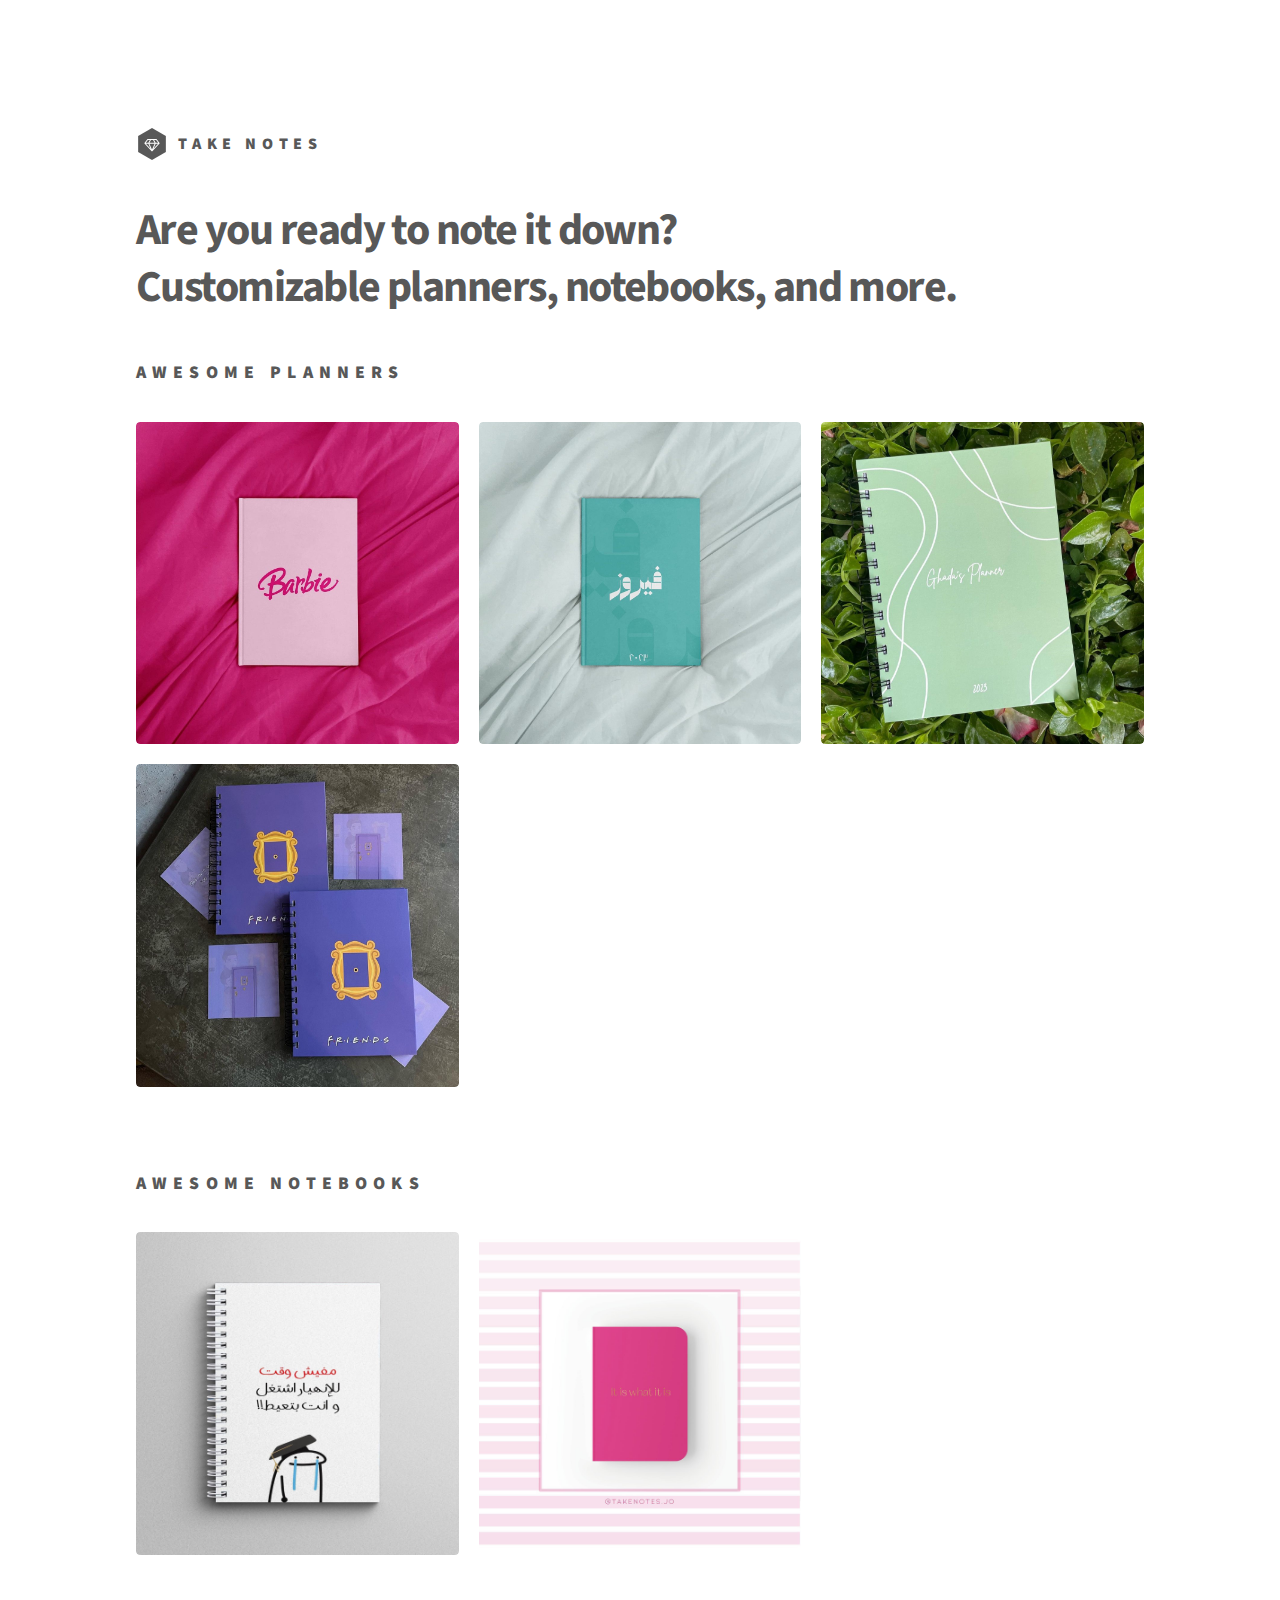
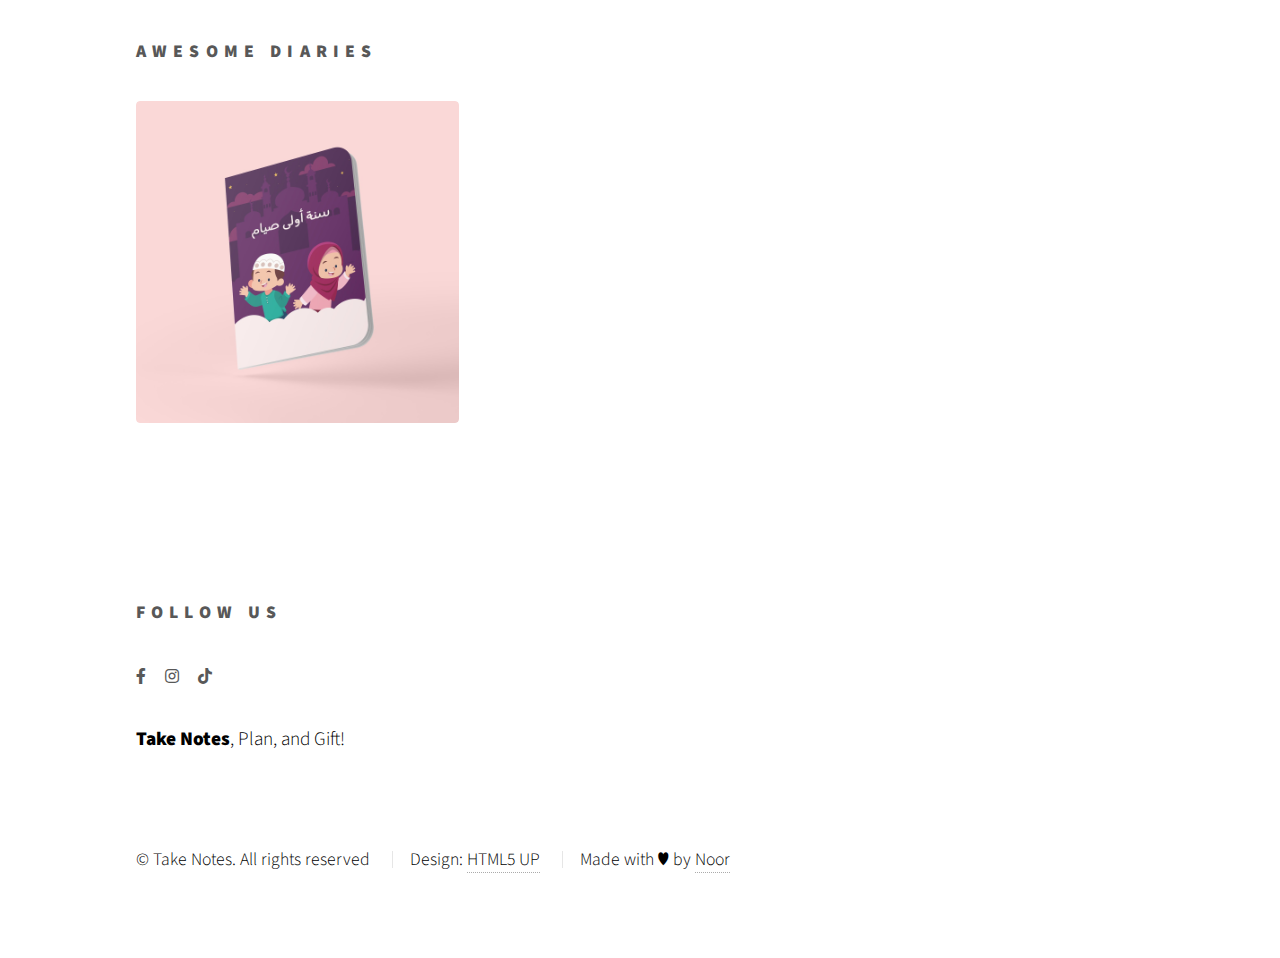
==== index.html @ 29d98505 "chore: update social media meta data" ====
<!DOCTYPE HTML>
<!--
	Phantom by HTML5 UP
	html5up.net | @ajlkn
	Free for personal and commercial use under the CCA 3.0 license (html5up.net/license)

	- Thank you for respecting the hard work that went into this theme :)
-->
<html>
<head>
  <title>Take Notes</title>
  <meta charset="utf-8"/>
  <meta name="viewport" content="width=device-width, initial-scale=1, user-scalable=no"/>
  <meta property="og:image" content="images/barbie-1.jpg" />
  <meta property="og:type" content="image/jpeg">
  <meta property="og:title" content="Take Notes">
  <meta property="og:description" content="Are you ready to note it down?\nCustomizable planners, notebooks, and more!\nTake Notes, Plan, and Gift!">
  <link rel="stylesheet" href="assets/css/main.css"/>
  <noscript>
    <link rel="stylesheet" href="assets/css/noscript.css"/>
  </noscript>
</head>
<body class="is-preload">
<!-- Wrapper -->
<div id="wrapper">

  <!-- Header -->
  <header id="header">
    <div class="inner">

      <!-- Logo -->
      <a href="index.html" class="logo">
        <span class="symbol"><img src="images/logo.svg" alt=""/></span><span class="title">Take Notes</span>
      </a>

      <!-- Nav -->
      <!--      <nav>-->
      <!--        <ul>-->
      <!--          <li><a href="#menu">Menu</a></li>-->
      <!--        </ul>-->
      <!--      </nav>-->

    </div>
  </header>

  <!-- Menu -->
  <!--  <nav id="menu">-->
  <!--    <h2>Menu</h2>-->
  <!--    <ul>-->
  <!--      <li><a href="index.html">Home</a></li>-->
  <!--      <li><a href="about.html">About Us</a></li>-->
  <!--      <li><a href="contact.html">Contact Us</a></li>-->
  <!--    </ul>-->
  <!--  </nav>-->

  <!-- Main -->
  <div id="main">
    <div class="inner">
      <header>
        <h1>Are you ready to note it down?<br/>
          Customizable planners, notebooks, and more.</h1>
      </header>

      <h2>Awesome Planners</h2>
      <section class="tiles">
        <article class="style7">
									<span class="image">
										<img src="images/barbie-1.jpg" alt="Barbie Planner"/>
									</span>
          <a href="barbie.html"></a>
        </article>

        <article class="style7">
									<span class="image">
										<img src="images/fayrouz-1.jpg" alt="Barbie Planner"/>
									</span>
          <a href="fayrouz.html"></a>
        </article>

        <article class="style7">
									<span class="image">
										<img src="images/mint-1.jpg" alt="Barbie Planner"/>
									</span>
          <a href="barbie.html"></a>
        </article>

        <article class="style7">
									<span class="image">
										<img src="images/friends-1.jpg" alt="Barbie Planner"/>
									</span>
          <a href="barbie.html"></a>
        </article>
      </section>

      <br/>
      <br/>
      <br/>

      <h2>Awesome Notebooks</h2>

      <section class="tiles">
        <article class="style7">
									<span class="image">
										<img src="images/work-and-cry-1.jpg" alt="Barbie Planner"/>
									</span>
          <a href="barbie.html"></a>
        </article>

        <article class="style7">
									<span class="image">
										<img src="images/it-is-1.jpg" alt="Barbie Planner"/>
									</span>
          <a href="barbie.html"></a>
        </article>

      </section>

      <br/>
      <br/>
      <br/>

      <h2>Awesome Diaries</h2>

      <section class="tiles">
        <article class="style7">
									<span class="image">
										<img src="images/ramadan-1.jpg" alt="Barbie Planner"/>
									</span>
          <a href="barbie.html"></a>
        </article>

      </section>
    </div>
  </div>

  <!-- Footer -->
  <footer id="footer">
    <div class="inner">
      <!--      <section>-->
      <!--        <h2>Get in touch</h2>-->
      <!--        <form method="post" action="#">-->
      <!--          <div class="fields">-->
      <!--            <div class="field half">-->
      <!--              <input type="text" name="name" id="name" placeholder="Name"/>-->
      <!--            </div>-->
      <!--            <div class="field half">-->
      <!--              <input type="email" name="email" id="email" placeholder="Email"/>-->
      <!--            </div>-->
      <!--            <div class="field">-->
      <!--              <textarea name="message" id="message" placeholder="Message"></textarea>-->
      <!--            </div>-->
      <!--          </div>-->
      <!--          <ul class="actions">-->
      <!--            <li><input type="submit" value="Send" class="primary"/></li>-->
      <!--          </ul>-->
      <!--        </form>-->
      <!--      </section>-->
      <section>
        <h2>Follow Us</h2>
        <ul class="icons">
          <li><a href="https://www.facebook.com/takenotes.jo" class="icon brands fa-facebook-f"><span class="label">Facebook</span></a></li>
          <li><a href="https://www.instagram.com/takenotes.jo/" class="icon brands fa-instagram"><span
              class="label">Instagram</span></a></li>
          <li><a href="https://www.instagram.com/takenotes.jo/" class="icon brands fa-tiktok"><span
              class="label">Instagram</span></a></li>
        </ul>

        <p><strong>Take Notes</strong>, Plan, and Gift!</p>
      </section>
      <ul class="copyright">
        <li>&copy; Take Notes. All rights reserved</li>
        <li>Design: <a href="http://html5up.net">HTML5 UP</a></li>
        <li>Made with ♥ by <a href="https://www.noor.guru/">Noor</a></li>
      </ul>
    </div>
  </footer>

</div>

<!-- Scripts -->
<script src="assets/js/jquery.min.js"></script>
<script src="assets/js/browser.min.js"></script>
<script src="assets/js/breakpoints.min.js"></script>
<script src="assets/js/util.js"></script>
<script src="assets/js/main.js"></script>

</body>
</html>
---- assets/css/main.css ----
@import url(fontawesome-all.min.css);
@import url("https://fonts.googleapis.com/css?family=Source+Sans+Pro:300,700,900");

/*
	Phantom by HTML5 UP
	html5up.net | @ajlkn
	Free for personal and commercial use under the CCA 3.0 license (html5up.net/license)
*/

html, body, div, span, applet, object,
iframe, h1, h2, h3, h4, h5, h6, p, blockquote,
pre, a, abbr, acronym, address, big, cite,
code, del, dfn, em, img, ins, kbd, q, s, samp,
small, strike, strong, sub, sup, tt, var, b,
u, i, center, dl, dt, dd, ol, ul, li, fieldset,
form, label, legend, table, caption, tbody,
tfoot, thead, tr, th, td, article, aside,
canvas, details, embed, figure, figcaption,
footer, header, hgroup, menu, nav, output, ruby,
section, summary, time, mark, audio, video {
    margin: 0;
    padding: 0;
    border: 0;
    font-size: 100%;
    font: inherit;
    vertical-align: baseline;
}

article, aside, details, figcaption, figure,
footer, header, hgroup, menu, nav, section {
    display: block;
}

body {
    line-height: 1;
}

ol, ul {
    list-style: none;
}

blockquote, q {
    quotes: none;
}

blockquote:before, blockquote:after, q:before, q:after {
    content: '';
    content: none;
}

table {
    border-collapse: collapse;
    border-spacing: 0;
}

body {
    -webkit-text-size-adjust: none;
}

mark {
    background-color: transparent;
    color: inherit;
}

input::-moz-focus-inner {
    border: 0;
    padding: 0;
}

input, select, textarea {
    -moz-appearance: none;
    -webkit-appearance: none;
    -ms-appearance: none;
    appearance: none;
}

/* Basic */

@-ms-viewport {
    width: device-width;
}

body {
    -ms-overflow-style: scrollbar;
}

@media screen and (max-width: 480px) {

    html, body {
        min-width: 320px;
    }

}

html {
    box-sizing: border-box;
}

*, *:before, *:after {
    box-sizing: inherit;
}

body {
    background: #ffffff;
}

body.is-preload *, body.is-preload *:before, body.is-preload *:after {
    -moz-animation: none !important;
    -webkit-animation: none !important;
    -ms-animation: none !important;
    animation: none !important;
    -moz-transition: none !important;
    -webkit-transition: none !important;
    -ms-transition: none !important;
    transition: none !important;
}

/* Type */

body, input, select, textarea {
    color: #585858;
    font-family: "Source Sans Pro", Helvetica, sans-serif;
    font-size: 16pt;
    font-weight: 300;
    line-height: 1.75;
}

@media screen and (max-width: 1680px) {

    body, input, select, textarea {
        font-size: 14pt;
    }

}

@media screen and (max-width: 1280px) {

    body, input, select, textarea {
        font-size: 12pt;
    }

}

a {
    -moz-transition: border-bottom-color 0.2s ease, color 0.2s ease;
    -webkit-transition: border-bottom-color 0.2s ease, color 0.2s ease;
    -ms-transition: border-bottom-color 0.2s ease, color 0.2s ease;
    transition: border-bottom-color 0.2s ease, color 0.2s ease;
    text-decoration: none;
    color: #585858;
    border-bottom: dotted 1px rgba(88, 88, 88, 0.5);
}

a:hover {
    border-bottom-color: transparent;
    color: darkblue !important;
}

strong, b {
    font-weight: 900;
}

em, i {
    font-style: italic;
}

p {
    margin: 0 0 2em 0;
    font-size: 120%;
    color: black;
}

h1 {
    font-size: 2.75em;
    font-weight: 700;
    line-height: 1.3;
    margin: 0 0 1em 0;
    letter-spacing: -0.035em;
}

h1 a {
    color: inherit;
}

@media screen and (max-width: 736px) {

    h1 {
        font-size: 2em;
        margin: 0 0 1em 0;
    }

}

@media screen and (max-width: 360px) {

    h1 {
        font-size: 1.75em;
    }

}

h2, h3, h4, h5, h6 {
    font-weight: 900;
    line-height: 1.5;
    margin: 0 0 2em 0;
    text-transform: uppercase;
    letter-spacing: 0.35em;
}

h2 a, h3 a, h4 a, h5 a, h6 a {
    color: inherit;
}

h2 {
    font-size: 1.1em;
}

h3 {
    font-size: 1em;
}

h4 {
    font-size: 0.8em;
}

h5 {
    font-size: 0.8em;
}

h6 {
    font-size: 0.8em;
}

@media screen and (max-width: 980px) {

    /*h1 br, h2 br, h3 br, h4 br, h5 br, h6 br {*/
    /*    display: none;*/
    /*}*/

}

@media screen and (max-width: 736px) {

    h2 {
        font-size: 1em;
    }

    h3 {
        font-size: 0.8em;
    }

}

sub {
    font-size: 0.8em;
    position: relative;
    top: 0.5em;
}

sup {
    font-size: 0.8em;
    position: relative;
    top: -0.5em;
}

blockquote {
    border-left: solid 4px #c9c9c9;
    font-style: italic;
    margin: 0 0 2em 0;
    padding: 0.5em 0 0.5em 2em;
}

code {
    background: rgba(144, 144, 144, 0.075);
    border-radius: 4px;
    border: solid 1px #c9c9c9;
    font-family: "Courier New", monospace;
    font-size: 0.9em;
    margin: 0 0.25em;
    padding: 0.25em 0.65em;
}

pre {
    -webkit-overflow-scrolling: touch;
    font-family: "Courier New", monospace;
    font-size: 0.9em;
    margin: 0 0 2em 0;
}

pre code {
    display: block;
    line-height: 1.75;
    padding: 1em 1.5em;
    overflow-x: auto;
}

hr {
    border: 0;
    border-bottom: solid 1px #c9c9c9;
    margin: 2em 0;
}

hr.major {
    margin: 3em 0;
}

.align-left {
    text-align: left;
}

.align-center {
    text-align: center;
}

.align-right {
    text-align: right;
}

/* Row */

.row {
    display: flex;
    flex-wrap: wrap;
    box-sizing: border-box;
    align-items: stretch;
}

.row > * {
    box-sizing: border-box;
}

.row.gtr-uniform > * > :last-child {
    margin-bottom: 0;
}

.row.aln-left {
    justify-content: flex-start;
}

.row.aln-center {
    justify-content: center;
}

.row.aln-right {
    justify-content: flex-end;
}

.row.aln-top {
    align-items: flex-start;
}

.row.aln-middle {
    align-items: center;
}

.row.aln-bottom {
    align-items: flex-end;
}

.row > .imp {
    order: -1;
}

.row > .col-1 {
    width: 8.33333%;
}

.row > .off-1 {
    margin-left: 8.33333%;
}

.row > .col-2 {
    width: 16.66667%;
}

.row > .off-2 {
    margin-left: 16.66667%;
}

.row > .col-3 {
    width: 25%;
}

.row > .off-3 {
    margin-left: 25%;
}

.row > .col-4 {
    width: 33.33333%;
}

.row > .off-4 {
    margin-left: 33.33333%;
}

.row > .col-5 {
    width: 41.66667%;
}

.row > .off-5 {
    margin-left: 41.66667%;
}

.row > .col-6 {
    width: 50%;
}

.row > .off-6 {
    margin-left: 50%;
}

.row > .col-7 {
    width: 58.33333%;
}

.row > .off-7 {
    margin-left: 58.33333%;
}

.row > .col-8 {
    width: 66.66667%;
}

.row > .off-8 {
    margin-left: 66.66667%;
}

.row > .col-9 {
    width: 75%;
}

.row > .off-9 {
    margin-left: 75%;
}

.row > .col-10 {
    width: 83.33333%;
}

.row > .off-10 {
    margin-left: 83.33333%;
}

.row > .col-11 {
    width: 91.66667%;
}

.row > .off-11 {
    margin-left: 91.66667%;
}

.row > .col-12 {
    width: 100%;
}

.row > .off-12 {
    margin-left: 100%;
}

.row.gtr-0 {
    margin-top: 0;
    margin-left: 0em;
}

.row.gtr-0 > * {
    padding: 0 0 0 0em;
}

.row.gtr-0.gtr-uniform {
    margin-top: 0em;
}

.row.gtr-0.gtr-uniform > * {
    padding-top: 0em;
}

.row.gtr-25 {
    margin-top: 0;
    margin-left: -0.5em;
}

.row.gtr-25 > * {
    padding: 0 0 0 0.5em;
}

.row.gtr-25.gtr-uniform {
    margin-top: -0.5em;
}

.row.gtr-25.gtr-uniform > * {
    padding-top: 0.5em;
}

.row.gtr-50 {
    margin-top: 0;
    margin-left: -1em;
}

.row.gtr-50 > * {
    padding: 0 0 0 1em;
}

.row.gtr-50.gtr-uniform {
    margin-top: -1em;
}

.row.gtr-50.gtr-uniform > * {
    padding-top: 1em;
}

.row {
    margin-top: 0;
    margin-left: -2em;
}

.row > * {
    padding: 0 0 0 2em;
}

.row.gtr-uniform {
    margin-top: -2em;
}

.row.gtr-uniform > * {
    padding-top: 2em;
}

.row.gtr-150 {
    margin-top: 0;
    margin-left: -3em;
}

.row.gtr-150 > * {
    padding: 0 0 0 3em;
}

.row.gtr-150.gtr-uniform {
    margin-top: -3em;
}

.row.gtr-150.gtr-uniform > * {
    padding-top: 3em;
}

.row.gtr-200 {
    margin-top: 0;
    margin-left: -4em;
}

.row.gtr-200 > * {
    padding: 0 0 0 4em;
}

.row.gtr-200.gtr-uniform {
    margin-top: -4em;
}

.row.gtr-200.gtr-uniform > * {
    padding-top: 4em;
}

@media screen and (max-width: 1680px) {

    .row {
        display: flex;
        flex-wrap: wrap;
        box-sizing: border-box;
        align-items: stretch;
    }

    .row > * {
        box-sizing: border-box;
    }

    .row.gtr-uniform > * > :last-child {
        margin-bottom: 0;
    }

    .row.aln-left {
        justify-content: flex-start;
    }

    .row.aln-center {
        justify-content: center;
    }

    .row.aln-right {
        justify-content: flex-end;
    }

    .row.aln-top {
        align-items: flex-start;
    }

    .row.aln-middle {
        align-items: center;
    }

    .row.aln-bottom {
        align-items: flex-end;
    }

    .row > .imp-xlarge {
        order: -1;
    }

    .row > .col-1-xlarge {
        width: 8.33333%;
    }

    .row > .off-1-xlarge {
        margin-left: 8.33333%;
    }

    .row > .col-2-xlarge {
        width: 16.66667%;
    }

    .row > .off-2-xlarge {
        margin-left: 16.66667%;
    }

    .row > .col-3-xlarge {
        width: 25%;
    }

    .row > .off-3-xlarge {
        margin-left: 25%;
    }

    .row > .col-4-xlarge {
        width: 33.33333%;
    }

    .row > .off-4-xlarge {
        margin-left: 33.33333%;
    }

    .row > .col-5-xlarge {
        width: 41.66667%;
    }

    .row > .off-5-xlarge {
        margin-left: 41.66667%;
    }

    .row > .col-6-xlarge {
        width: 50%;
    }

    .row > .off-6-xlarge {
        margin-left: 50%;
    }

    .row > .col-7-xlarge {
        width: 58.33333%;
    }

    .row > .off-7-xlarge {
        margin-left: 58.33333%;
    }

    .row > .col-8-xlarge {
        width: 66.66667%;
    }

    .row > .off-8-xlarge {
        margin-left: 66.66667%;
    }

    .row > .col-9-xlarge {
        width: 75%;
    }

    .row > .off-9-xlarge {
        margin-left: 75%;
    }

    .row > .col-10-xlarge {
        width: 83.33333%;
    }

    .row > .off-10-xlarge {
        margin-left: 83.33333%;
    }

    .row > .col-11-xlarge {
        width: 91.66667%;
    }

    .row > .off-11-xlarge {
        margin-left: 91.66667%;
    }

    .row > .col-12-xlarge {
        width: 100%;
    }

    .row > .off-12-xlarge {
        margin-left: 100%;
    }

    .row.gtr-0 {
        margin-top: 0;
        margin-left: 0em;
    }

    .row.gtr-0 > * {
        padding: 0 0 0 0em;
    }

    .row.gtr-0.gtr-uniform {
        margin-top: 0em;
    }

    .row.gtr-0.gtr-uniform > * {
        padding-top: 0em;
    }

    .row.gtr-25 {
        margin-top: 0;
        margin-left: -0.5em;
    }

    .row.gtr-25 > * {
        padding: 0 0 0 0.5em;
    }

    .row.gtr-25.gtr-uniform {
        margin-top: -0.5em;
    }

    .row.gtr-25.gtr-uniform > * {
        padding-top: 0.5em;
    }

    .row.gtr-50 {
        margin-top: 0;
        margin-left: -1em;
    }

    .row.gtr-50 > * {
        padding: 0 0 0 1em;
    }

    .row.gtr-50.gtr-uniform {
        margin-top: -1em;
    }

    .row.gtr-50.gtr-uniform > * {
        padding-top: 1em;
    }

    .row {
        margin-top: 0;
        margin-left: -2em;
    }

    .row > * {
        padding: 0 0 0 2em;
    }

    .row.gtr-uniform {
        margin-top: -2em;
    }

    .row.gtr-uniform > * {
        padding-top: 2em;
    }

    .row.gtr-150 {
        margin-top: 0;
        margin-left: -3em;
    }

    .row.gtr-150 > * {
        padding: 0 0 0 3em;
    }

    .row.gtr-150.gtr-uniform {
        margin-top: -3em;
    }

    .row.gtr-150.gtr-uniform > * {
        padding-top: 3em;
    }

    .row.gtr-200 {
        margin-top: 0;
        margin-left: -4em;
    }

    .row.gtr-200 > * {
        padding: 0 0 0 4em;
    }

    .row.gtr-200.gtr-uniform {
        margin-top: -4em;
    }

    .row.gtr-200.gtr-uniform > * {
        padding-top: 4em;
    }

}

@media screen and (max-width: 1280px) {

    .row {
        display: flex;
        flex-wrap: wrap;
        box-sizing: border-box;
        align-items: stretch;
    }

    .row > * {
        box-sizing: border-box;
    }

    .row.gtr-uniform > * > :last-child {
        margin-bottom: 0;
    }

    .row.aln-left {
        justify-content: flex-start;
    }

    .row.aln-center {
        justify-content: center;
    }

    .row.aln-right {
        justify-content: flex-end;
    }

    .row.aln-top {
        align-items: flex-start;
    }

    .row.aln-middle {
        align-items: center;
    }

    .row.aln-bottom {
        align-items: flex-end;
    }

    .row > .imp-large {
        order: -1;
    }

    .row > .col-1-large {
        width: 8.33333%;
    }

    .row > .off-1-large {
        margin-left: 8.33333%;
    }

    .row > .col-2-large {
        width: 16.66667%;
    }

    .row > .off-2-large {
        margin-left: 16.66667%;
    }

    .row > .col-3-large {
        width: 25%;
    }

    .row > .off-3-large {
        margin-left: 25%;
    }

    .row > .col-4-large {
        width: 33.33333%;
    }

    .row > .off-4-large {
        margin-left: 33.33333%;
    }

    .row > .col-5-large {
        width: 41.66667%;
    }

    .row > .off-5-large {
        margin-left: 41.66667%;
    }

    .row > .col-6-large {
        width: 50%;
    }

    .row > .off-6-large {
        margin-left: 50%;
    }

    .row > .col-7-large {
        width: 58.33333%;
    }

    .row > .off-7-large {
        margin-left: 58.33333%;
    }

    .row > .col-8-large {
        width: 66.66667%;
    }

    .row > .off-8-large {
        margin-left: 66.66667%;
    }

    .row > .col-9-large {
        width: 75%;
    }

    .row > .off-9-large {
        margin-left: 75%;
    }

    .row > .col-10-large {
        width: 83.33333%;
    }

    .row > .off-10-large {
        margin-left: 83.33333%;
    }

    .row > .col-11-large {
        width: 91.66667%;
    }

    .row > .off-11-large {
        margin-left: 91.66667%;
    }

    .row > .col-12-large {
        width: 100%;
    }

    .row > .off-12-large {
        margin-left: 100%;
    }

    .row.gtr-0 {
        margin-top: 0;
        margin-left: 0em;
    }

    .row.gtr-0 > * {
        padding: 0 0 0 0em;
    }

    .row.gtr-0.gtr-uniform {
        margin-top: 0em;
    }

    .row.gtr-0.gtr-uniform > * {
        padding-top: 0em;
    }

    .row.gtr-25 {
        margin-top: 0;
        margin-left: -0.5em;
    }

    .row.gtr-25 > * {
        padding: 0 0 0 0.5em;
    }

    .row.gtr-25.gtr-uniform {
        margin-top: -0.5em;
    }

    .row.gtr-25.gtr-uniform > * {
        padding-top: 0.5em;
    }

    .row.gtr-50 {
        margin-top: 0;
        margin-left: -1em;
    }

    .row.gtr-50 > * {
        padding: 0 0 0 1em;
    }

    .row.gtr-50.gtr-uniform {
        margin-top: -1em;
    }

    .row.gtr-50.gtr-uniform > * {
        padding-top: 1em;
    }

    .row {
        margin-top: 0;
        margin-left: -2em;
    }

    .row > * {
        padding: 0 0 0 2em;
    }

    .row.gtr-uniform {
        margin-top: -2em;
    }

    .row.gtr-uniform > * {
        padding-top: 2em;
    }

    .row.gtr-150 {
        margin-top: 0;
        margin-left: -3em;
    }

    .row.gtr-150 > * {
        padding: 0 0 0 3em;
    }

    .row.gtr-150.gtr-uniform {
        margin-top: -3em;
    }

    .row.gtr-150.gtr-uniform > * {
        padding-top: 3em;
    }

    .row.gtr-200 {
        margin-top: 0;
        margin-left: -4em;
    }

    .row.gtr-200 > * {
        padding: 0 0 0 4em;
    }

    .row.gtr-200.gtr-uniform {
        margin-top: -4em;
    }

    .row.gtr-200.gtr-uniform > * {
        padding-top: 4em;
    }

}

@media screen and (max-width: 980px) {

    .row {
        display: flex;
        flex-wrap: wrap;
        box-sizing: border-box;
        align-items: stretch;
    }

    .row > * {
        box-sizing: border-box;
    }

    .row.gtr-uniform > * > :last-child {
        margin-bottom: 0;
    }

    .row.aln-left {
        justify-content: flex-start;
    }

    .row.aln-center {
        justify-content: center;
    }

    .row.aln-right {
        justify-content: flex-end;
    }

    .row.aln-top {
        align-items: flex-start;
    }

    .row.aln-middle {
        align-items: center;
    }

    .row.aln-bottom {
        align-items: flex-end;
    }

    .row > .imp-medium {
        order: -1;
    }

    .row > .col-1-medium {
        width: 8.33333%;
    }

    .row > .off-1-medium {
        margin-left: 8.33333%;
    }

    .row > .col-2-medium {
        width: 16.66667%;
    }

    .row > .off-2-medium {
        margin-left: 16.66667%;
    }

    .row > .col-3-medium {
        width: 25%;
    }

    .row > .off-3-medium {
        margin-left: 25%;
    }

    .row > .col-4-medium {
        width: 33.33333%;
    }

    .row > .off-4-medium {
        margin-left: 33.33333%;
    }

    .row > .col-5-medium {
        width: 41.66667%;
    }

    .row > .off-5-medium {
        margin-left: 41.66667%;
    }

    .row > .col-6-medium {
        width: 50%;
    }

    .row > .off-6-medium {
        margin-left: 50%;
    }

    .row > .col-7-medium {
        width: 58.33333%;
    }

    .row > .off-7-medium {
        margin-left: 58.33333%;
    }

    .row > .col-8-medium {
        width: 66.66667%;
    }

    .row > .off-8-medium {
        margin-left: 66.66667%;
    }

    .row > .col-9-medium {
        width: 75%;
    }

    .row > .off-9-medium {
        margin-left: 75%;
    }

    .row > .col-10-medium {
        width: 83.33333%;
    }

    .row > .off-10-medium {
        margin-left: 83.33333%;
    }

    .row > .col-11-medium {
        width: 91.66667%;
    }

    .row > .off-11-medium {
        margin-left: 91.66667%;
    }

    .row > .col-12-medium {
        width: 100%;
    }

    .row > .off-12-medium {
        margin-left: 100%;
    }

    .row.gtr-0 {
        margin-top: 0;
        margin-left: 0em;
    }

    .row.gtr-0 > * {
        padding: 0 0 0 0em;
    }

    .row.gtr-0.gtr-uniform {
        margin-top: 0em;
    }

    .row.gtr-0.gtr-uniform > * {
        padding-top: 0em;
    }

    .row.gtr-25 {
        margin-top: 0;
        margin-left: -0.375em;
    }

    .row.gtr-25 > * {
        padding: 0 0 0 0.375em;
    }

    .row.gtr-25.gtr-uniform {
        margin-top: -0.375em;
    }

    .row.gtr-25.gtr-uniform > * {
        padding-top: 0.375em;
    }

    .row.gtr-50 {
        margin-top: 0;
        margin-left: -0.75em;
    }

    .row.gtr-50 > * {
        padding: 0 0 0 0.75em;
    }

    .row.gtr-50.gtr-uniform {
        margin-top: -0.75em;
    }

    .row.gtr-50.gtr-uniform > * {
        padding-top: 0.75em;
    }

    .row {
        margin-top: 0;
        margin-left: -1.5em;
    }

    .row > * {
        padding: 0 0 0 1.5em;
    }

    .row.gtr-uniform {
        margin-top: -1.5em;
    }

    .row.gtr-uniform > * {
        padding-top: 1.5em;
    }

    .row.gtr-150 {
        margin-top: 0;
        margin-left: -2.25em;
    }

    .row.gtr-150 > * {
        padding: 0 0 0 2.25em;
    }

    .row.gtr-150.gtr-uniform {
        margin-top: -2.25em;
    }

    .row.gtr-150.gtr-uniform > * {
        padding-top: 2.25em;
    }

    .row.gtr-200 {
        margin-top: 0;
        margin-left: -3em;
    }

    .row.gtr-200 > * {
        padding: 0 0 0 3em;
    }

    .row.gtr-200.gtr-uniform {
        margin-top: -3em;
    }

    .row.gtr-200.gtr-uniform > * {
        padding-top: 3em;
    }

}

@media screen and (max-width: 736px) {

    .row {
        display: flex;
        flex-wrap: wrap;
        box-sizing: border-box;
        align-items: stretch;
    }

    .row > * {
        box-sizing: border-box;
    }

    .row.gtr-uniform > * > :last-child {
        margin-bottom: 0;
    }

    .row.aln-left {
        justify-content: flex-start;
    }

    .row.aln-center {
        justify-content: center;
    }

    .row.aln-right {
        justify-content: flex-end;
    }

    .row.aln-top {
        align-items: flex-start;
    }

    .row.aln-middle {
        align-items: center;
    }

    .row.aln-bottom {
        align-items: flex-end;
    }

    .row > .imp-small {
        order: -1;
    }

    .row > .col-1-small {
        width: 8.33333%;
    }

    .row > .off-1-small {
        margin-left: 8.33333%;
    }

    .row > .col-2-small {
        width: 16.66667%;
    }

    .row > .off-2-small {
        margin-left: 16.66667%;
    }

    .row > .col-3-small {
        width: 25%;
    }

    .row > .off-3-small {
        margin-left: 25%;
    }

    .row > .col-4-small {
        width: 33.33333%;
    }

    .row > .off-4-small {
        margin-left: 33.33333%;
    }

    .row > .col-5-small {
        width: 41.66667%;
    }

    .row > .off-5-small {
        margin-left: 41.66667%;
    }

    .row > .col-6-small {
        width: 50%;
    }

    .row > .off-6-small {
        margin-left: 50%;
    }

    .row > .col-7-small {
        width: 58.33333%;
    }

    .row > .off-7-small {
        margin-left: 58.33333%;
    }

    .row > .col-8-small {
        width: 66.66667%;
    }

    .row > .off-8-small {
        margin-left: 66.66667%;
    }

    .row > .col-9-small {
        width: 75%;
    }

    .row > .off-9-small {
        margin-left: 75%;
    }

    .row > .col-10-small {
        width: 83.33333%;
    }

    .row > .off-10-small {
        margin-left: 83.33333%;
    }

    .row > .col-11-small {
        width: 91.66667%;
    }

    .row > .off-11-small {
        margin-left: 91.66667%;
    }

    .row > .col-12-small {
        width: 100%;
    }

    .row > .off-12-small {
        margin-left: 100%;
    }

    .row.gtr-0 {
        margin-top: 0;
        margin-left: 0em;
    }

    .row.gtr-0 > * {
        padding: 0 0 0 0em;
    }

    .row.gtr-0.gtr-uniform {
        margin-top: 0em;
    }

    .row.gtr-0.gtr-uniform > * {
        padding-top: 0em;
    }

    .row.gtr-25 {
        margin-top: 0;
        margin-left: -0.25em;
    }

    .row.gtr-25 > * {
        padding: 0 0 0 0.25em;
    }

    .row.gtr-25.gtr-uniform {
        margin-top: -0.25em;
    }

    .row.gtr-25.gtr-uniform > * {
        padding-top: 0.25em;
    }

    .row.gtr-50 {
        margin-top: 0;
        margin-left: -0.5em;
    }

    .row.gtr-50 > * {
        padding: 0 0 0 0.5em;
    }

    .row.gtr-50.gtr-uniform {
        margin-top: -0.5em;
    }

    .row.gtr-50.gtr-uniform > * {
        padding-top: 0.5em;
    }

    .row {
        margin-top: 0;
        margin-left: -1em;
    }

    .row > * {
        padding: 0 0 0 1em;
    }

    .row.gtr-uniform {
        margin-top: -1em;
    }

    .row.gtr-uniform > * {
        padding-top: 1em;
    }

    .row.gtr-150 {
        margin-top: 0;
        margin-left: -1.5em;
    }

    .row.gtr-150 > * {
        padding: 0 0 0 1.5em;
    }

    .row.gtr-150.gtr-uniform {
        margin-top: -1.5em;
    }

    .row.gtr-150.gtr-uniform > * {
        padding-top: 1.5em;
    }

    .row.gtr-200 {
        margin-top: 0;
        margin-left: -2em;
    }

    .row.gtr-200 > * {
        padding: 0 0 0 2em;
    }

    .row.gtr-200.gtr-uniform {
        margin-top: -2em;
    }

    .row.gtr-200.gtr-uniform > * {
        padding-top: 2em;
    }

}

@media screen and (max-width: 480px) {

    .row {
        display: flex;
        flex-wrap: wrap;
        box-sizing: border-box;
        align-items: stretch;
    }

    .row > * {
        box-sizing: border-box;
    }

    .row.gtr-uniform > * > :last-child {
        margin-bottom: 0;
    }

    .row.aln-left {
        justify-content: flex-start;
    }

    .row.aln-center {
        justify-content: center;
    }

    .row.aln-right {
        justify-content: flex-end;
    }

    .row.aln-top {
        align-items: flex-start;
    }

    .row.aln-middle {
        align-items: center;
    }

    .row.aln-bottom {
        align-items: flex-end;
    }

    .row > .imp-xsmall {
        order: -1;
    }

    .row > .col-1-xsmall {
        width: 8.33333%;
    }

    .row > .off-1-xsmall {
        margin-left: 8.33333%;
    }

    .row > .col-2-xsmall {
        width: 16.66667%;
    }

    .row > .off-2-xsmall {
        margin-left: 16.66667%;
    }

    .row > .col-3-xsmall {
        width: 25%;
    }

    .row > .off-3-xsmall {
        margin-left: 25%;
    }

    .row > .col-4-xsmall {
        width: 33.33333%;
    }

    .row > .off-4-xsmall {
        margin-left: 33.33333%;
    }

    .row > .col-5-xsmall {
        width: 41.66667%;
    }

    .row > .off-5-xsmall {
        margin-left: 41.66667%;
    }

    .row > .col-6-xsmall {
        width: 50%;
    }

    .row > .off-6-xsmall {
        margin-left: 50%;
    }

    .row > .col-7-xsmall {
        width: 58.33333%;
    }

    .row > .off-7-xsmall {
        margin-left: 58.33333%;
    }

    .row > .col-8-xsmall {
        width: 66.66667%;
    }

    .row > .off-8-xsmall {
        margin-left: 66.66667%;
    }

    .row > .col-9-xsmall {
        width: 75%;
    }

    .row > .off-9-xsmall {
        margin-left: 75%;
    }

    .row > .col-10-xsmall {
        width: 83.33333%;
    }

    .row > .off-10-xsmall {
        margin-left: 83.33333%;
    }

    .row > .col-11-xsmall {
        width: 91.66667%;
    }

    .row > .off-11-xsmall {
        margin-left: 91.66667%;
    }

    .row > .col-12-xsmall {
        width: 100%;
    }

    .row > .off-12-xsmall {
        margin-left: 100%;
    }

    .row.gtr-0 {
        margin-top: 0;
        margin-left: 0em;
    }

    .row.gtr-0 > * {
        padding: 0 0 0 0em;
    }

    .row.gtr-0.gtr-uniform {
        margin-top: 0em;
    }

    .row.gtr-0.gtr-uniform > * {
        padding-top: 0em;
    }

    .row.gtr-25 {
        margin-top: 0;
        margin-left: -0.25em;
    }

    .row.gtr-25 > * {
        padding: 0 0 0 0.25em;
    }

    .row.gtr-25.gtr-uniform {
        margin-top: -0.25em;
    }

    .row.gtr-25.gtr-uniform > * {
        padding-top: 0.25em;
    }

    .row.gtr-50 {
        margin-top: 0;
        margin-left: -0.5em;
    }

    .row.gtr-50 > * {
        padding: 0 0 0 0.5em;
    }

    .row.gtr-50.gtr-uniform {
        margin-top: -0.5em;
    }

    .row.gtr-50.gtr-uniform > * {
        padding-top: 0.5em;
    }

    .row {
        margin-top: 0;
        margin-left: -1em;
    }

    .row > * {
        padding: 0 0 0 1em;
    }

    .row.gtr-uniform {
        margin-top: -1em;
    }

    .row.gtr-uniform > * {
        padding-top: 1em;
    }

    .row.gtr-150 {
        margin-top: 0;
        margin-left: -1.5em;
    }

    .row.gtr-150 > * {
        padding: 0 0 0 1.5em;
    }

    .row.gtr-150.gtr-uniform {
        margin-top: -1.5em;
    }

    .row.gtr-150.gtr-uniform > * {
        padding-top: 1.5em;
    }

    .row.gtr-200 {
        margin-top: 0;
        margin-left: -2em;
    }

    .row.gtr-200 > * {
        padding: 0 0 0 2em;
    }

    .row.gtr-200.gtr-uniform {
        margin-top: -2em;
    }

    .row.gtr-200.gtr-uniform > * {
        padding-top: 2em;
    }

}

/* Section/Article */

section.special, article.special {
    text-align: center;
}

header p {
    margin-top: -1em;
}

@media screen and (max-width: 736px) {

    header p {
        margin-top: 0;
    }

}

/* Icon */

.icon {
    text-decoration: none;
    border-bottom: none;
    position: relative;
}

.icon:before {
    -moz-osx-font-smoothing: grayscale;
    -webkit-font-smoothing: antialiased;
    display: inline-block;
    font-style: normal;
    font-variant: normal;
    text-rendering: auto;
    line-height: 1;
    text-transform: none !important;
    font-family: 'Font Awesome 5 Free';
    font-weight: 400;
}

.icon > .label {
    display: none;
}

.icon:before {
    line-height: inherit;
}

.icon.solid:before {
    font-weight: 900;
}

.icon.brands:before {
    font-family: 'Font Awesome 5 Brands';
}

.icon.style2 {
    -moz-transition: background-color 0.2s ease-in-out, color 0.2s ease-in-out, border-color 0.2s ease-in-out;
    -webkit-transition: background-color 0.2s ease-in-out, color 0.2s ease-in-out, border-color 0.2s ease-in-out;
    -ms-transition: background-color 0.2s ease-in-out, color 0.2s ease-in-out, border-color 0.2s ease-in-out;
    transition: background-color 0.2s ease-in-out, color 0.2s ease-in-out, border-color 0.2s ease-in-out;
    background-color: transparent;
    border: solid 1px #c9c9c9;
    border-radius: 4px;
    width: 2.65em;
    height: 2.65em;
    display: inline-block;
    text-align: center;
    line-height: 2.65em;
    color: inherit;
}

.icon.style2:before {
    font-size: 1.1em;
}

.icon.style2:hover {
    color: white;
    border-color: white;
}

.icon.style2:active {
    background-color: rgba(242, 132, 158, 0.1);
}

/* List */

ol {
    list-style: decimal;
    margin: 0 0 2em 0;
    padding-left: 1.25em;
}

ol li {
    padding-left: 0.25em;
}

ul {
    list-style: disc;
    margin: 0 0 2em 0;
    padding-left: 1em;
}

ul li {
    padding-left: 0.5em;
}

ul.alt {
    list-style: none;
    padding-left: 0;
}

ul.alt li {
    /*border-top: solid 1px #c9c9c9;*/
    border-bottom: dotted 1px white;
    border-bottom-right-radius: 25px;
    padding: 0.5em 0;
}

ul.alt li:first-child {
    border-top: 0;
    padding-top: 0;
}

dl {
    margin: 0 0 2em 0;
}

dl dt {
    display: block;
    font-weight: 900;
    margin: 0 0 1em 0;
}

dl dd {
    margin-left: 2em;
}

/* Actions */

ul.actions {
    display: -moz-flex;
    display: -webkit-flex;
    display: -ms-flex;
    display: flex;
    cursor: default;
    list-style: none;
    margin-left: -1em;
    padding-left: 0;
}

ul.actions li {
    padding: 0 0 0 1em;
    vertical-align: middle;
}

ul.actions.special {
    -moz-justify-content: center;
    -webkit-justify-content: center;
    -ms-justify-content: center;
    justify-content: center;
    width: 100%;
    margin-left: 0;
}

ul.actions.special li:first-child {
    padding-left: 0;
}

ul.actions.stacked {
    -moz-flex-direction: column;
    -webkit-flex-direction: column;
    -ms-flex-direction: column;
    flex-direction: column;
    margin-left: 0;
}

ul.actions.stacked li {
    padding: 1.3em 0 0 0;
}

ul.actions.stacked li:first-child {
    padding-top: 0;
}

ul.actions.fit {
    width: calc(100% + 1em);
}

ul.actions.fit li {
    -moz-flex-grow: 1;
    -webkit-flex-grow: 1;
    -ms-flex-grow: 1;
    flex-grow: 1;
    -moz-flex-shrink: 1;
    -webkit-flex-shrink: 1;
    -ms-flex-shrink: 1;
    flex-shrink: 1;
    width: 100%;
}

ul.actions.fit li > * {
    width: 100%;
}

ul.actions.fit.stacked {
    width: 100%;
}

@media screen and (max-width: 480px) {

    ul.actions:not(.fixed) {
        -moz-flex-direction: column;
        -webkit-flex-direction: column;
        -ms-flex-direction: column;
        flex-direction: column;
        margin-left: 0;
        width: 100% !important;
    }

    ul.actions:not(.fixed) li {
        -moz-flex-grow: 1;
        -webkit-flex-grow: 1;
        -ms-flex-grow: 1;
        flex-grow: 1;
        -moz-flex-shrink: 1;
        -webkit-flex-shrink: 1;
        -ms-flex-shrink: 1;
        flex-shrink: 1;
        padding: 1em 0 0 0;
        text-align: center;
        width: 100%;
    }

    ul.actions:not(.fixed) li > * {
        width: 100%;
    }

    ul.actions:not(.fixed) li:first-child {
        padding-top: 0;
    }

    ul.actions:not(.fixed) li input[type="submit"],
    ul.actions:not(.fixed) li input[type="reset"],
    ul.actions:not(.fixed) li input[type="button"],
    ul.actions:not(.fixed) li button,
    ul.actions:not(.fixed) li .button {
        width: 100%;
    }

    ul.actions:not(.fixed) li input[type="submit"].icon:before,
    ul.actions:not(.fixed) li input[type="reset"].icon:before,
    ul.actions:not(.fixed) li input[type="button"].icon:before,
    ul.actions:not(.fixed) li button.icon:before,
    ul.actions:not(.fixed) li .button.icon:before {
        margin-left: -0.5rem;
    }

}

/* Icons */

ul.icons {
    cursor: default;
    list-style: none;
    padding-left: 0;
    margin: -1em 0 2em -1em;
}

ul.icons li {
    display: inline-block;
    padding: 1em 0 0 1em;
}

/* Form */

form {
    margin: 0 0 2em 0;
    overflow-x: hidden;
}

form > :last-child {
    margin-bottom: 0;
}

form > .fields {
    display: -moz-flex;
    display: -webkit-flex;
    display: -ms-flex;
    display: flex;
    -moz-flex-wrap: wrap;
    -webkit-flex-wrap: wrap;
    -ms-flex-wrap: wrap;
    flex-wrap: wrap;
    width: calc(100% + 3em);
    margin: -1.5em 0 2em -1.5em;
}

form > .fields > .field {
    -moz-flex-grow: 0;
    -webkit-flex-grow: 0;
    -ms-flex-grow: 0;
    flex-grow: 0;
    -moz-flex-shrink: 0;
    -webkit-flex-shrink: 0;
    -ms-flex-shrink: 0;
    flex-shrink: 0;
    padding: 1.5em 0 0 1.5em;
    width: calc(100% - 1.5em);
}

form > .fields > .field.half {
    width: calc(50% - 0.75em);
}

form > .fields > .field.third {
    width: calc(100% / 3 - 0.5em);
}

form > .fields > .field.quarter {
    width: calc(25% - 0.375em);
}

@media screen and (max-width: 480px) {

    form > .fields {
        width: calc(100% + 3em);
        margin: -1.5em 0 2em -1.5em;
    }

    form > .fields > .field {
        padding: 1.5em 0 0 1.5em;
        width: calc(100% - 1.5em);
    }

    form > .fields > .field.half {
        width: calc(100% - 1.5em);
    }

    form > .fields > .field.third {
        width: calc(100% - 1.5em);
    }

    form > .fields > .field.quarter {
        width: calc(100% - 1.5em);
    }

}

label {
    display: block;
    font-size: 0.9em;
    font-weight: 900;
    margin: 0 0 1em 0;
}

input[type="text"],
input[type="password"],
input[type="email"],
input[type="tel"],
select,
textarea {
    -moz-appearance: none;
    -webkit-appearance: none;
    -ms-appearance: none;
    appearance: none;
    background-color: transparent;
    border: none;
    border-radius: 0;
    border-bottom: solid 1px #c9c9c9;
    color: inherit;
    display: block;
    outline: 0;
    padding: 0;
    text-decoration: none;
    width: 100%;
}

input[type="text"]:invalid,
input[type="password"]:invalid,
input[type="email"]:invalid,
input[type="tel"]:invalid,
select:invalid,
textarea:invalid {
    box-shadow: none;
}

input[type="text"]:focus,
input[type="password"]:focus,
input[type="email"]:focus,
input[type="tel"]:focus,
select:focus,
textarea:focus {
    border-bottom-color: white;
    box-shadow: inset 0 -1px 0 0 white;
}

select {
    background-image: url("data:image/svg+xml;charset=utf8,%3Csvg xmlns='http://www.w3.org/2000/svg' width='40' height='40' preserveAspectRatio='none' viewBox='0 0 40 40'%3E%3Cpath d='M9.4,12.3l10.4,10.4l10.4-10.4c0.2-0.2,0.5-0.4,0.9-0.4c0.3,0,0.6,0.1,0.9,0.4l3.3,3.3c0.2,0.2,0.4,0.5,0.4,0.9 c0,0.4-0.1,0.6-0.4,0.9L20.7,31.9c-0.2,0.2-0.5,0.4-0.9,0.4c-0.3,0-0.6-0.1-0.9-0.4L4.3,17.3c-0.2-0.2-0.4-0.5-0.4-0.9 c0-0.4,0.1-0.6,0.4-0.9l3.3-3.3c0.2-0.2,0.5-0.4,0.9-0.4S9.1,12.1,9.4,12.3z' fill='%23c9c9c9' /%3E%3C/svg%3E");
    background-size: 1.25rem;
    background-repeat: no-repeat;
    background-position: calc(100% - 1rem) center;
    height: 3em;
    padding-right: 3em;
    text-overflow: ellipsis;
}

select option {
    background: #ffffff;
}

select:focus::-ms-value {
    background-color: transparent;
}

select::-ms-expand {
    display: none;
}

input[type="text"],
input[type="password"],
input[type="email"],
select {
    height: 3em;
}

textarea {
    padding: 0;
    min-height: 3.75em;
}

input[type="checkbox"],
input[type="radio"] {
    -moz-appearance: none;
    -webkit-appearance: none;
    -ms-appearance: none;
    appearance: none;
    display: block;
    float: left;
    margin-right: -2em;
    opacity: 0;
    width: 1em;
    z-index: -1;
}

input[type="checkbox"] + label,
input[type="radio"] + label {
    text-decoration: none;
    color: #585858;
    cursor: pointer;
    display: inline-block;
    font-size: 1em;
    font-weight: 300;
    padding-left: 2.55em;
    padding-right: 0.75em;
    position: relative;
}

input[type="checkbox"] + label:before,
input[type="radio"] + label:before {
    -moz-osx-font-smoothing: grayscale;
    -webkit-font-smoothing: antialiased;
    display: inline-block;
    font-style: normal;
    font-variant: normal;
    text-rendering: auto;
    line-height: 1;
    text-transform: none !important;
    font-family: 'Font Awesome 5 Free';
    font-weight: 900;
}

input[type="checkbox"] + label:before,
input[type="radio"] + label:before {
    border-radius: 4px;
    border: solid 1px #c9c9c9;
    content: '';
    display: inline-block;
    font-size: 0.8em;
    height: 2.25em;
    left: 0;
    line-height: 2.25em;
    position: absolute;
    text-align: center;
    top: 0;
    width: 2.25em;
}

input[type="checkbox"]:checked + label:before,
input[type="radio"]:checked + label:before {
    background: #585858;
    border-color: #585858;
    color: #ffffff;
    content: '\f00c';
}

input[type="checkbox"]:focus + label:before,
input[type="radio"]:focus + label:before {
    border-color: white;
    box-shadow: 0 0 0 1px white;
}

input[type="checkbox"] + label:before {
    border-radius: 4px;
}

input[type="radio"] + label:before {
    border-radius: 100%;
}

/* Box */

.box {
    border-radius: 4px;
    border: solid 1px #c9c9c9;
    margin-bottom: 2em;
    padding: 1.5em;
}

.box > :last-child,
.box > :last-child > :last-child,
.box > :last-child > :last-child > :last-child {
    margin-bottom: 0;
}

.box.alt {
    border: 0;
    border-radius: 0;
    padding: 0;
}

/* Image */

.image {
    border-radius: 4px;
    border: 0;
    display: inline-block;
    position: relative;
}

.image img {
    border-radius: 4px;
    display: block;
}

.image.left, .image.right {
    max-width: 40%;
}

.image.left img, .image.right img {
    width: 100%;
}

.image.left {
    float: left;
    padding: 0 1.5em 1em 0;
    top: 0.25em;
}

.image.right {
    float: right;
    padding: 0 0 1em 1.5em;
    top: 0.25em;
}

.image.fit {
    display: block;
    margin: 0 0 2em 0;
    width: 100%;
}

.image.fit img {
    width: 100%;
}

.image.main {
    display: block;
    margin: 0 0 3em 0;
    width: 100%;
}

.image.main img {
    width: 100%;
}

@media screen and (max-width: 736px) {

    .image.main {
        margin: 0 0 2em 0;
    }

}

/* Table */

.table-wrapper {
    -webkit-overflow-scrolling: touch;
    overflow-x: auto;
}

table {
    margin: 0 0 2em 0;
    width: 100%;
}

table tbody tr {
    border: solid 1px #c9c9c9;
    border-left: 0;
    border-right: 0;
}

table tbody tr:nth-child(2n + 1) {
    background-color: rgba(144, 144, 144, 0.075);
}

table td {
    padding: 0.75em 0.75em;
}

table th {
    font-size: 0.9em;
    font-weight: 900;
    padding: 0 0.75em 0.75em 0.75em;
    text-align: left;
}

table thead {
    border-bottom: solid 2px #c9c9c9;
}

table tfoot {
    border-top: solid 2px #c9c9c9;
}

table.alt {
    border-collapse: separate;
}

table.alt tbody tr td {
    border: solid 1px #c9c9c9;
    border-left-width: 0;
    border-top-width: 0;
}

table.alt tbody tr td:first-child {
    border-left-width: 1px;
}

table.alt tbody tr:first-child td {
    border-top-width: 1px;
}

table.alt thead {
    border-bottom: 0;
}

table.alt tfoot {
    border-top: 0;
}

/* Button */

input[type="submit"],
input[type="reset"],
input[type="button"],
button,
.button {
    -moz-appearance: none;
    -webkit-appearance: none;
    -ms-appearance: none;
    appearance: none;
    -moz-transition: background-color 0.2s ease-in-out, color 0.2s ease-in-out, box-shadow 0.2s ease-in-out;
    -webkit-transition: background-color 0.2s ease-in-out, color 0.2s ease-in-out, box-shadow 0.2s ease-in-out;
    -ms-transition: background-color 0.2s ease-in-out, color 0.2s ease-in-out, box-shadow 0.2s ease-in-out;
    transition: background-color 0.2s ease-in-out, color 0.2s ease-in-out, box-shadow 0.2s ease-in-out;
    background-color: transparent;
    border-radius: 4px;
    border: 0;
    box-shadow: inset 0 0 0 2px #585858;
    color: #585858 !important;
    cursor: pointer;
    display: inline-block;
    font-size: 0.8em;
    font-weight: 900;
    height: 3.5em;
    letter-spacing: 0.35em;
    line-height: 3.45em;
    overflow: hidden;
    padding: 0 1.25em 0 1.6em;
    text-align: center;
    text-decoration: none;
    text-overflow: ellipsis;
    text-transform: uppercase;
    white-space: nowrap;
}

input[type="submit"].icon:before,
input[type="reset"].icon:before,
input[type="button"].icon:before,
button.icon:before,
.button.icon:before {
    margin-right: 0.5em;
}

input[type="submit"].fit,
input[type="reset"].fit,
input[type="button"].fit,
button.fit,
.button.fit {
    width: 100%;
}

input[type="submit"]:hover,
input[type="reset"]:hover,
input[type="button"]:hover,
button:hover,
.button:hover {
    color: white !important;
    box-shadow: inset 0 0 0 2px white;
}

input[type="submit"]:active,
input[type="reset"]:active,
input[type="button"]:active,
button:active,
.button:active {
    background-color: rgba(242, 132, 158, 0.1);
}

input[type="submit"].small,
input[type="reset"].small,
input[type="button"].small,
button.small,
.button.small {
    font-size: 0.6em;
}

input[type="submit"].large,
input[type="reset"].large,
input[type="button"].large,
button.large,
.button.large {
    font-size: 1em;
}

input[type="submit"].primary,
input[type="reset"].primary,
input[type="button"].primary,
button.primary,
.button.primary {
    box-shadow: none;
    background-color: black;
    color: #ffffff !important;
}

input[type="submit"].primary:hover,
input[type="reset"].primary:hover,
input[type="button"].primary:hover,
button.primary:hover,
.button.primary:hover {
    background-color: #000033;
}

input[type="submit"].primary:active,
input[type="reset"].primary:active,
input[type="button"].primary:active,
button.primary:active,
.button.primary:active {
    background-color: #000055;
}

input[type="submit"].disabled, input[type="submit"]:disabled,
input[type="reset"].disabled,
input[type="reset"]:disabled,
input[type="button"].disabled,
input[type="button"]:disabled,
button.disabled,
button:disabled,
.button.disabled,
.button:disabled {
    pointer-events: none;
    opacity: 0.25;
}

/* Tiles */

.tiles {
    display: -moz-flex;
    display: -webkit-flex;
    display: -ms-flex;
    display: flex;
    -moz-flex-wrap: wrap;
    -webkit-flex-wrap: wrap;
    -ms-flex-wrap: wrap;
    flex-wrap: wrap;
    postiion: relative;
    margin: -2.5em 0 0 -2.5em;
}

.tiles article {
    -moz-transition: -moz-transform 0.5s ease, opacity 0.5s ease;
    -webkit-transition: -webkit-transform 0.5s ease, opacity 0.5s ease;
    -ms-transition: -ms-transform 0.5s ease, opacity 0.5s ease;
    transition: transform 0.5s ease, opacity 0.5s ease;
    position: relative;
    width: calc(33.33333% - 2.5em);
    margin: 2.5em 0 0 2.5em;
}

.tiles article > .image {
    -moz-transition: -moz-transform 0.5s ease;
    -webkit-transition: -webkit-transform 0.5s ease;
    -ms-transition: -ms-transform 0.5s ease;
    transition: transform 0.5s ease;
    position: relative;
    display: block;
    width: 100%;
    border-radius: 4px;
    overflow: hidden;
}

.tiles article > .image img {
    display: block;
    width: 100%;
}

.tiles article > .image:before {
    pointer-events: none;
    -moz-transition: background-color 0.5s ease, opacity 0.5s ease;
    -webkit-transition: background-color 0.5s ease, opacity 0.5s ease;
    -ms-transition: background-color 0.5s ease, opacity 0.5s ease;
    transition: background-color 0.5s ease, opacity 0.5s ease;
    content: '';
    display: block;
    position: absolute;
    top: 0;
    left: 0;
    width: 100%;
    height: 100%;
    opacity: 1.0;
    z-index: 1;
    opacity: 0.8;
}

.tiles article > .image:after {
    pointer-events: none;
    -moz-transition: opacity 0.5s ease;
    -webkit-transition: opacity 0.5s ease;
    -ms-transition: opacity 0.5s ease;
    transition: opacity 0.5s ease;
    content: '';
    display: block;
    position: absolute;
    top: 0;
    left: 0;
    width: 100%;
    height: 100%;
    /*background-image: url("data:image/svg+xml;charset=utf8,%3Csvg xmlns='http://www.w3.org/2000/svg' width='100' height='100' viewBox='0 0 100 100' preserveAspectRatio='none'%3E%3Cstyle%3Eline %7B stroke-width: 0.25px%3B stroke: %23ffffff%3B %7D%3C/style%3E%3Cline x1='0' y1='0' x2='100' y2='100' /%3E%3Cline x1='100' y1='0' x2='0' y2='100' /%3E%3C/svg%3E");*/
    background-position: center;
    background-repeat: no-repeat;
    background-size: 100% 100%;
    opacity: 0.25;
    z-index: 2;
}

.tiles article > a {
    display: -moz-flex;
    display: -webkit-flex;
    display: -ms-flex;
    display: flex;
    -moz-flex-direction: column;
    -webkit-flex-direction: column;
    -ms-flex-direction: column;
    flex-direction: column;
    -moz-align-items: center;
    -webkit-align-items: center;
    -ms-align-items: center;
    align-items: center;
    -moz-justify-content: center;
    -webkit-justify-content: center;
    -ms-justify-content: center;
    justify-content: center;
    -moz-transition: background-color 0.5s ease, -moz-transform 0.5s ease;
    -webkit-transition: background-color 0.5s ease, -webkit-transform 0.5s ease;
    -ms-transition: background-color 0.5s ease, -ms-transform 0.5s ease;
    transition: background-color 0.5s ease, transform 0.5s ease;
    position: absolute;
    top: 0;
    left: 0;
    width: 100%;
    height: 100%;
    padding: 1em;
    border-radius: 4px;
    border-bottom: 0;
    color: #ffffff;
    text-align: center;
    text-decoration: none;
    z-index: 3;
}

.tiles article > a > :last-child {
    margin: 0;
}

.tiles article > a:hover {
    color: #ffffff !important;
}

.tiles article > a h2 {
    margin: 0;
}

.tiles article > a .content {
    -moz-transition: max-height 0.5s ease, opacity 0.5s ease;
    -webkit-transition: max-height 0.5s ease, opacity 0.5s ease;
    -ms-transition: max-height 0.5s ease, opacity 0.5s ease;
    transition: max-height 0.5s ease, opacity 0.5s ease;
    width: 100%;
    max-height: 0;
    line-height: 1.5;
    margin-top: 0.35em;
    opacity: 0;
}

.tiles article > a .content > :last-child {
    margin-bottom: 0;
}

.tiles article.style1 > .image:before {
    background-color: white;
}

.tiles article.style2 > .image:before {
    background-color: #7ecaf6;
}

.tiles article.style3 > .image:before {
    background-color: #7bd0c1;
}

.tiles article.style4 > .image:before {
    background-color: #c75b9b;
}

.tiles article.style5 > .image:before {
    background-color: #ae85ca;
}

.tiles article.style6 > .image:before {
    background-color: #8499e7;
}

.tiles article.style7 > .image:before {

}

body:not(.is-touch) .tiles article:hover > .image {
    -moz-transform: scale(1.1);
    -webkit-transform: scale(1.1);
    -ms-transform: scale(1.1);
    transform: scale(1.1);
}

/*body:not(.is-touch) .tiles article:hover > .image:before {*/
/*	background-color: #333333;*/
/*	opacity: 0.35;*/
/*}*/

/*body:not(.is-touch) .tiles article:hover > .image:after {*/
/*	opacity: 0;*/
/*}*/

/*body:not(.is-touch) .tiles article:hover .content {*/
/*	max-height: 15em;*/
/*	opacity: 1;*/
/*}*/

/** + .tiles {*/
/*    margin-top: 2em;*/
/*}*/

body.is-preload .tiles article {
    -moz-transform: scale(0.9);
    -webkit-transform: scale(0.9);
    -ms-transform: scale(0.9);
    transform: scale(0.9);
    opacity: 0;
}

body.is-touch .tiles article .content {
    max-height: 15em;
    opacity: 1;
}

@media screen and (max-width: 1280px) {

    .tiles {
        margin: -1.25em 0 0 -1.25em;
    }

    .tiles article {
        width: calc(33.33333% - 1.25em);
        margin: 1.25em 0 0 1.25em;
    }

}

@media screen and (max-width: 980px) {

    .tiles {
        margin: -2.5em 0 0 -2.5em;
    }

    .tiles article {
        width: calc(50% - 2.5em);
        margin: 2.5em 0 0 2.5em;
    }

}

@media screen and (max-width: 736px) {

    .tiles {
        margin: -1.25em 0 0 -1.25em;
    }

    .tiles article {
        width: calc(50% - 1.25em);
        margin: 1.25em 0 0 1.25em;
    }

    .tiles article:hover > .image {
        -moz-transform: scale(1.0);
        -webkit-transform: scale(1.0);
        -ms-transform: scale(1.0);
        transform: scale(1.0);
    }

}

@media screen and (max-width: 480px) {

    .tiles {
        margin: 0;
    }

    .tiles article {
        width: 100%;
        margin: 1.25em 0 0 0;
    }

}

/* Header */

#header {
    padding: 8em 0 0.1em 0;
}

#header .logo {
    display: block;
    border-bottom: 0;
    color: inherit;
    font-weight: 900;
    letter-spacing: 0.35em;
    margin: 0 0 2.5em 0;
    text-decoration: none;
    text-transform: uppercase;
    display: inline-block;
}

#header .logo > * {
    display: inline-block;
    vertical-align: middle;
}

#header .logo .symbol {
    margin-right: 0.65em;
}

#header .logo .symbol img {
    display: block;
    width: 2em;
    height: 2em;
}

#header nav {
    position: fixed;
    right: 2em;
    top: 2em;
    z-index: 10000;
}

#header nav ul {
    display: -moz-flex;
    display: -webkit-flex;
    display: -ms-flex;
    display: flex;
    -moz-align-items: center;
    -webkit-align-items: center;
    -ms-align-items: center;
    align-items: center;
    list-style: none;
    margin: 0;
    padding: 0;
}

#header nav ul li {
    display: block;
    padding: 0;
}

#header nav ul li a {
    display: block;
    position: relative;
    height: 3em;
    line-height: 3em;
    padding: 0 1.5em;
    background-color: rgba(255, 255, 255, 0.5);
    border-radius: 4px;
    border: 0;
    font-size: 0.8em;
    font-weight: 900;
    letter-spacing: 0.35em;
    text-transform: uppercase;
}

#header nav ul li a[href="#menu"] {
    -webkit-tap-highlight-color: transparent;
    width: 4em;
    text-indent: 4em;
    font-size: 1em;
    overflow: hidden;
    padding: 0;
    white-space: nowrap;
}

#header nav ul li a[href="#menu"]:before, #header nav ul li a[href="#menu"]:after {
    -moz-transition: opacity 0.2s ease;
    -webkit-transition: opacity 0.2s ease;
    -ms-transition: opacity 0.2s ease;
    transition: opacity 0.2s ease;
    content: '';
    display: block;
    position: absolute;
    top: 0;
    left: 0;
    width: 100%;
    height: 100%;
    background-position: center;
    background-repeat: no-repeat;
    background-size: 2em 2em;
}

#header nav ul li a[href="#menu"]:before {
    background-image: url("data:image/svg+xml;charset=utf8,%3Csvg xmlns='http://www.w3.org/2000/svg' width='100' height='100' viewBox='0 0 100 100' preserveAspectRatio='none'%3E%3Cstyle%3Eline %7B stroke-width: 8px%3B stroke: %23f2849e%3B %7D%3C/style%3E%3Cline x1='0' y1='25' x2='100' y2='25' /%3E%3Cline x1='0' y1='50' x2='100' y2='50' /%3E%3Cline x1='0' y1='75' x2='100' y2='75' /%3E%3C/svg%3E");
    opacity: 0;
}

#header nav ul li a[href="#menu"]:after {
    background-image: url("data:image/svg+xml;charset=utf8,%3Csvg xmlns='http://www.w3.org/2000/svg' width='100' height='100' viewBox='0 0 100 100' preserveAspectRatio='none'%3E%3Cstyle%3Eline %7B stroke-width: 8px%3B stroke: %23585858%3B %7D%3C/style%3E%3Cline x1='0' y1='25' x2='100' y2='25' /%3E%3Cline x1='0' y1='50' x2='100' y2='50' /%3E%3Cline x1='0' y1='75' x2='100' y2='75' /%3E%3C/svg%3E");
    opacity: 1;
}

#header nav ul li a[href="#menu"]:hover:before {
    opacity: 1;
}

#header nav ul li a[href="#menu"]:hover:after {
    opacity: 0;
}

@media screen and (max-width: 736px) {

    #header {
        padding: 4em 0 0.1em 0;
    }

    #header nav {
        right: 0.5em;
        top: 0.5em;
    }

    #header nav ul li a[href="#menu"]:before, #header nav ul li a[href="#menu"]:after {
        background-size: 1.5em 1.5em;
    }

}

/* Menu */

#wrapper {
    -moz-transition: opacity 0.45s ease;
    -webkit-transition: opacity 0.45s ease;
    -ms-transition: opacity 0.45s ease;
    transition: opacity 0.45s ease;
    opacity: 1;
}

#menu {
    -moz-transform: translateX(22em);
    -webkit-transform: translateX(22em);
    -ms-transform: translateX(22em);
    transform: translateX(22em);
    -moz-transition: -moz-transform 0.45s ease, visibility 0.45s;
    -webkit-transition: -webkit-transform 0.45s ease, visibility 0.45s;
    -ms-transition: -ms-transform 0.45s ease, visibility 0.45s;
    transition: transform 0.45s ease, visibility 0.45s;
    position: fixed;
    top: 0;
    right: 0;
    width: 22em;
    max-width: 80%;
    height: 100%;
    -webkit-overflow-scrolling: touch;
    background: #585858;
    color: #ffffff;
    cursor: default;
    visibility: hidden;
    z-index: 10002;
}

#menu > .inner {
    -moz-transition: opacity 0.45s ease;
    -webkit-transition: opacity 0.45s ease;
    -ms-transition: opacity 0.45s ease;
    transition: opacity 0.45s ease;
    -webkit-overflow-scrolling: touch;
    position: absolute;
    top: 0;
    left: 0;
    width: 100%;
    height: 100%;
    padding: 2.75em;
    opacity: 0;
    overflow-y: auto;
}

#menu > .inner > ul {
    list-style: none;
    margin: 0 0 1em 0;
    padding: 0;
}

#menu > .inner > ul > li {
    padding: 0;
    border-top: solid 1px rgba(255, 255, 255, 0.15);
}

#menu > .inner > ul > li a {
    display: block;
    padding: 1em 0;
    line-height: 1.5;
    border: 0;
    color: inherit;
}

#menu > .inner > ul > li:first-child {
    border-top: 0;
    margin-top: -1em;
}

#menu > .close {
    -moz-transition: opacity 0.45s ease, -moz-transform 0.45s ease;
    -webkit-transition: opacity 0.45s ease, -webkit-transform 0.45s ease;
    -ms-transition: opacity 0.45s ease, -ms-transform 0.45s ease;
    transition: opacity 0.45s ease, transform 0.45s ease;
    -moz-transform: scale(0.25) rotate(180deg);
    -webkit-transform: scale(0.25) rotate(180deg);
    -ms-transform: scale(0.25) rotate(180deg);
    transform: scale(0.25) rotate(180deg);
    -webkit-tap-highlight-color: transparent;
    display: block;
    position: absolute;
    top: 2em;
    left: -6em;
    width: 6em;
    text-indent: 6em;
    height: 3em;
    border: 0;
    font-size: 1em;
    opacity: 0;
    overflow: hidden;
    padding: 0;
    white-space: nowrap;
}

#menu > .close:before, #menu > .close:after {
    -moz-transition: opacity 0.2s ease;
    -webkit-transition: opacity 0.2s ease;
    -ms-transition: opacity 0.2s ease;
    transition: opacity 0.2s ease;
    content: '';
    display: block;
    position: absolute;
    top: 0;
    left: 0;
    width: 100%;
    height: 100%;
    background-position: center;
    background-repeat: no-repeat;
    background-size: 2em 2em;
}

#menu > .close:before {
    background-image: url("data:image/svg+xml;charset=utf8,%3Csvg xmlns='http://www.w3.org/2000/svg' width='100' height='100' viewBox='0 0 100 100' preserveAspectRatio='none'%3E%3Cstyle%3Eline %7B stroke-width: 8px%3B stroke: %23f2849e%3B %7D%3C/style%3E%3Cline x1='15' y1='15' x2='85' y2='85' /%3E%3Cline x1='85' y1='15' x2='15' y2='85' /%3E%3C/svg%3E");
    opacity: 0;
}

#menu > .close:after {
    background-image: url("data:image/svg+xml;charset=utf8,%3Csvg xmlns='http://www.w3.org/2000/svg' width='100' height='100' viewBox='0 0 100 100' preserveAspectRatio='none'%3E%3Cstyle%3Eline %7B stroke-width: 8px%3B stroke: %23585858%3B %7D%3C/style%3E%3Cline x1='15' y1='15' x2='85' y2='85' /%3E%3Cline x1='85' y1='15' x2='15' y2='85' /%3E%3C/svg%3E");
    opacity: 1;
}

#menu > .close:hover:before {
    opacity: 1;
}

#menu > .close:hover:after {
    opacity: 0;
}

@media screen and (max-width: 736px) {

    #menu {
        -moz-transform: translateX(16.5em);
        -webkit-transform: translateX(16.5em);
        -ms-transform: translateX(16.5em);
        transform: translateX(16.5em);
        width: 16.5em;
    }

    #menu > .inner {
        padding: 2.75em 1.5em;
    }

    #menu > .close {
        top: 0.5em;
        left: -4.25em;
        width: 4.25em;
        text-indent: 4.25em;
    }

    #menu > .close:before, #menu > .close:after {
        background-size: 1.5em 1.5em;
    }

}

body.is-menu-visible #wrapper {
    pointer-events: none;
    cursor: default;
    opacity: 0.25;
}

body.is-menu-visible #menu {
    -moz-transform: translateX(0);
    -webkit-transform: translateX(0);
    -ms-transform: translateX(0);
    transform: translateX(0);
    visibility: visible;
}

body.is-menu-visible #menu > * {
    opacity: 1;
}

body.is-menu-visible #menu .close {
    -moz-transform: scale(1.0) rotate(0deg);
    -webkit-transform: scale(1.0) rotate(0deg);
    -ms-transform: scale(1.0) rotate(0deg);
    transform: scale(1.0) rotate(0deg);
    opacity: 1;
}

/* Main */

#main {
    padding: 0em 0 6em 0;
}

@media screen and (max-width: 736px) {

    #main {
        padding: 0em 0 4em 0;
    }

}

/* Footer */

#footer {
    padding: 5em 0 6em 0;
    /*background-color: #f6f6f6;*/
    border-top-right-radius: 25px;
    border-top: 1px dotted rgba(255, 255, 255, 0.4);
}

#footer > .inner {
    display: -moz-flex;
    display: -webkit-flex;
    display: -ms-flex;
    display: flex;
    -moz-flex-wrap: wrap;
    -webkit-flex-wrap: wrap;
    -ms-flex-wrap: wrap;
    flex-wrap: wrap;
    -moz-flex-direction: row;
    -webkit-flex-direction: row;
    -ms-flex-direction: row;
    flex-direction: row;
}

#footer > .inner > * > :last-child {
    margin-bottom: 0;
}

#footer > .inner section:nth-child(1) {
    width: calc(66% - 2.5em);
    margin-right: 2.5em;
}

#footer > .inner section:nth-child(2) {
    width: calc(33% - 2.5em);
    margin-left: 2.5em;
}

#footer > .inner .copyright {
    width: 100%;
    padding: 0;
    margin-top: 5em;
    list-style: none;
    font-size: 1.1em;
    color: rgba(88, 88, 88, 5);
    color: black;
}

#footer > .inner .copyright a {
    color: inherit;
}

#footer > .inner .copyright li {
    display: inline-block;
    border-left: solid 1px rgba(88, 88, 88, 0.15);
    line-height: 1;
    padding: 0 0 0 1em;
    margin: 0 0 0 1em;
}

#footer > .inner .copyright li:first-child {
    border-left: 0;
    padding-left: 0;
    margin-left: 0;
}

@media screen and (max-width: 1280px) {

    #footer {
        padding: 5em 0 3em 0;
    }

    #footer > .inner section:nth-child(1) {
        width: calc(66% - 1.25em);
        margin-right: 1.25em;
    }

    #footer > .inner section:nth-child(2) {
        width: calc(33% - 1.25em);
        margin-left: 1.25em;
    }

}

@media screen and (max-width: 980px) {

    #footer > .inner section:nth-child(1) {
        width: 66%;
        margin-right: 0;
    }

    #footer > .inner section:nth-child(2) {
        width: calc(33% - 2.5em);
        margin-left: 2.5em;
    }

}

@media screen and (max-width: 736px) {

    #footer {
        padding: 3em 0 1em 0;
    }

    #footer > .inner {
        -moz-flex-direction: column;
        -webkit-flex-direction: column;
        -ms-flex-direction: column;
        flex-direction: column;
    }

    #footer > .inner section:nth-child(1) {
        width: 100%;
        margin-right: 0;
        margin: 3em 0 0 0;
    }

    #footer > .inner section:nth-child(2) {
        -moz-order: -1;
        -webkit-order: -1;
        -ms-order: -1;
        order: -1;
        width: 100%;
        margin-left: 0;
    }

    #footer > .inner .copyright {
        margin-top: 3em;
    }

}

@media screen and (max-width: 480px) {

    #footer > .inner .copyright {
        margin-top: 3em;
    }

    #footer > .inner .copyright li {
        border-left: 0;
        padding-left: 0;
        margin: 0.75em 0 0 0;
        display: block;
        line-height: inherit;
    }

    #footer > .inner .copyright li:first-child {
        margin-top: 0;
    }

}

/* Wrapper */

#wrapper > * > .inner {
    width: 100%;
    max-width: 68em;
    margin: 0 auto;
    padding: 0 2.5em;
}

@media screen and (max-width: 736px) {

    #wrapper > * > .inner {
        padding: 0 1.25em;
    }

}

/*Noor Style*/

.barbie-wrapper {
    background: linear-gradient(135deg, #ffffff 26%, #E4BCD0 74%);
}

.fayrouz-wrapper {
    background: linear-gradient(135deg, #ffffff 26%, #5AADAB 74%);
}

/*.barbie-footer {*/
/*    !*background: linear-gradient(120deg, #E4BCD0 26%, #ffffff 74%);*!*/
/*}*/
---- assets/css/noscript.css ----
/*
	Phantom by HTML5 UP
	html5up.net | @ajlkn
	Free for personal and commercial use under the CCA 3.0 license (html5up.net/license)
*/

/* Tiles */

	body.is-preload .tiles article {
		-moz-transform: none;
		-webkit-transform: none;
		-ms-transform: none;
		transform: none;
		opacity: 1;
	}
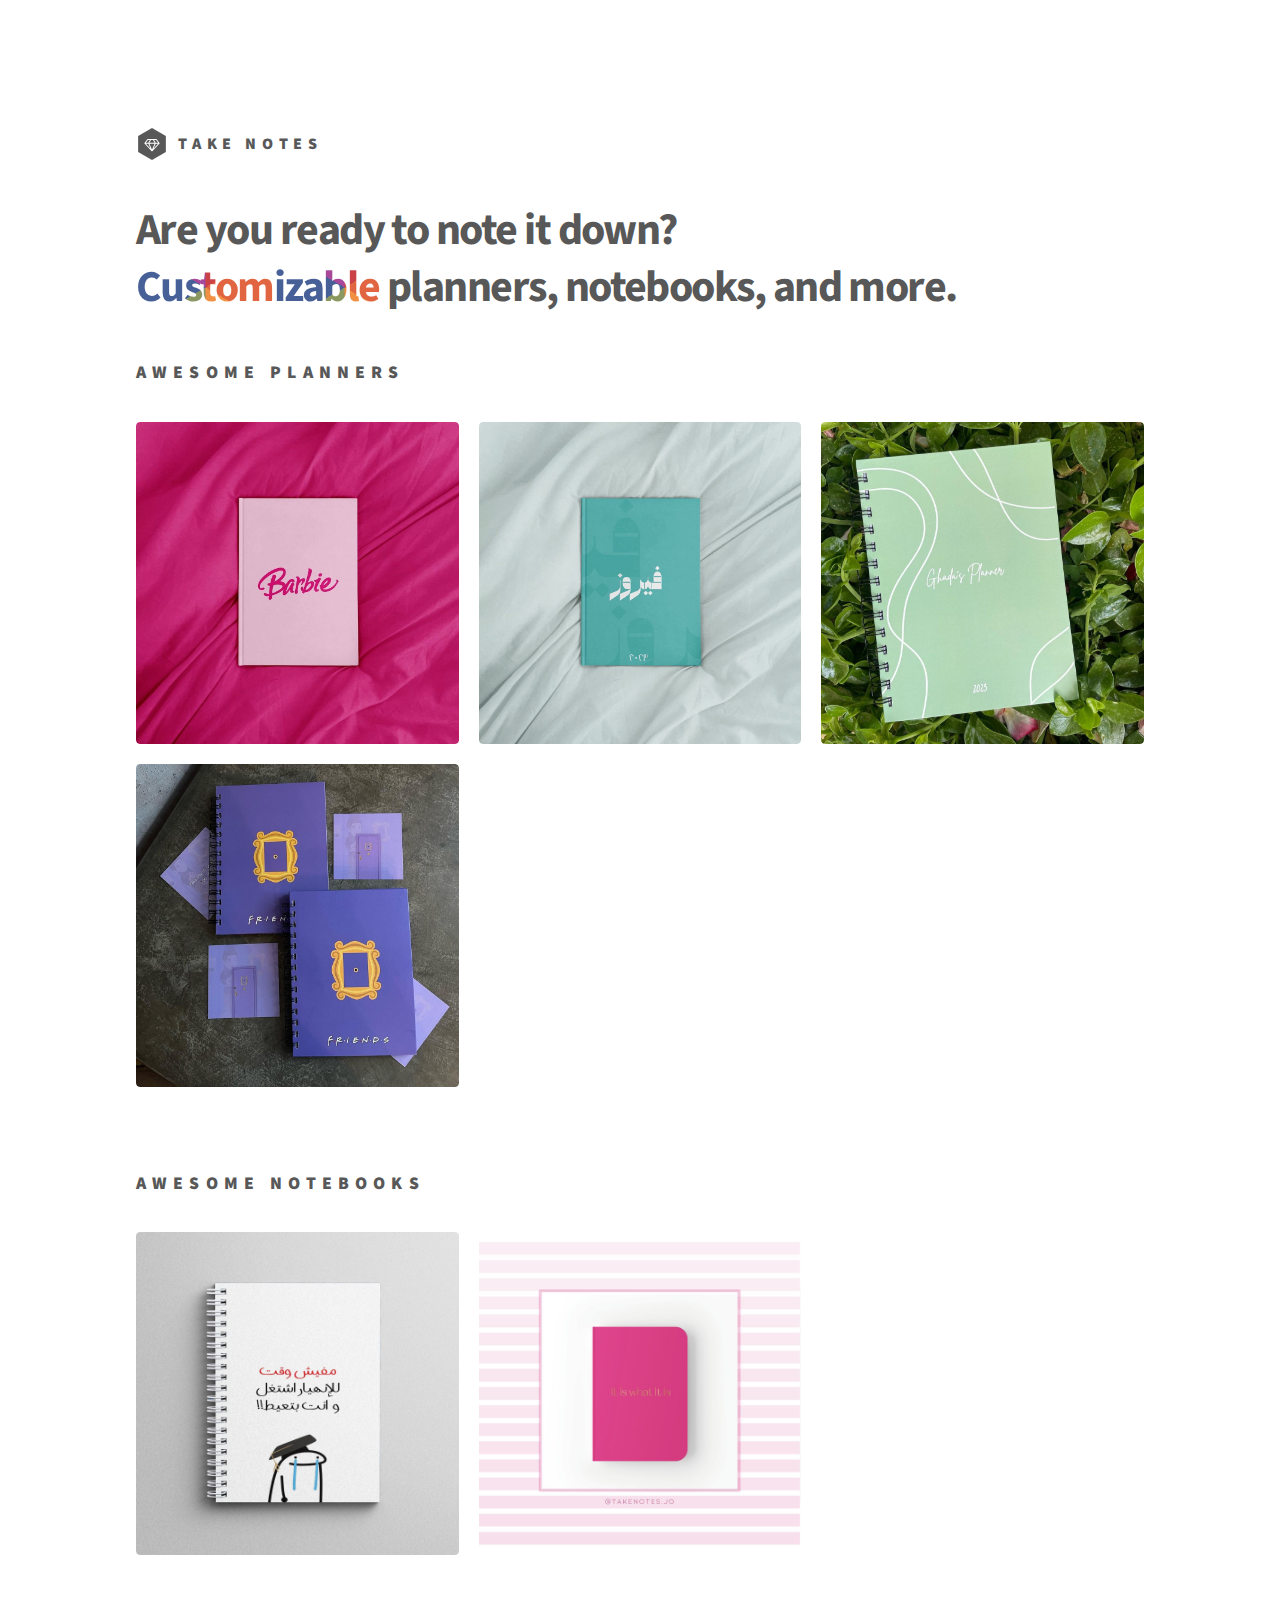
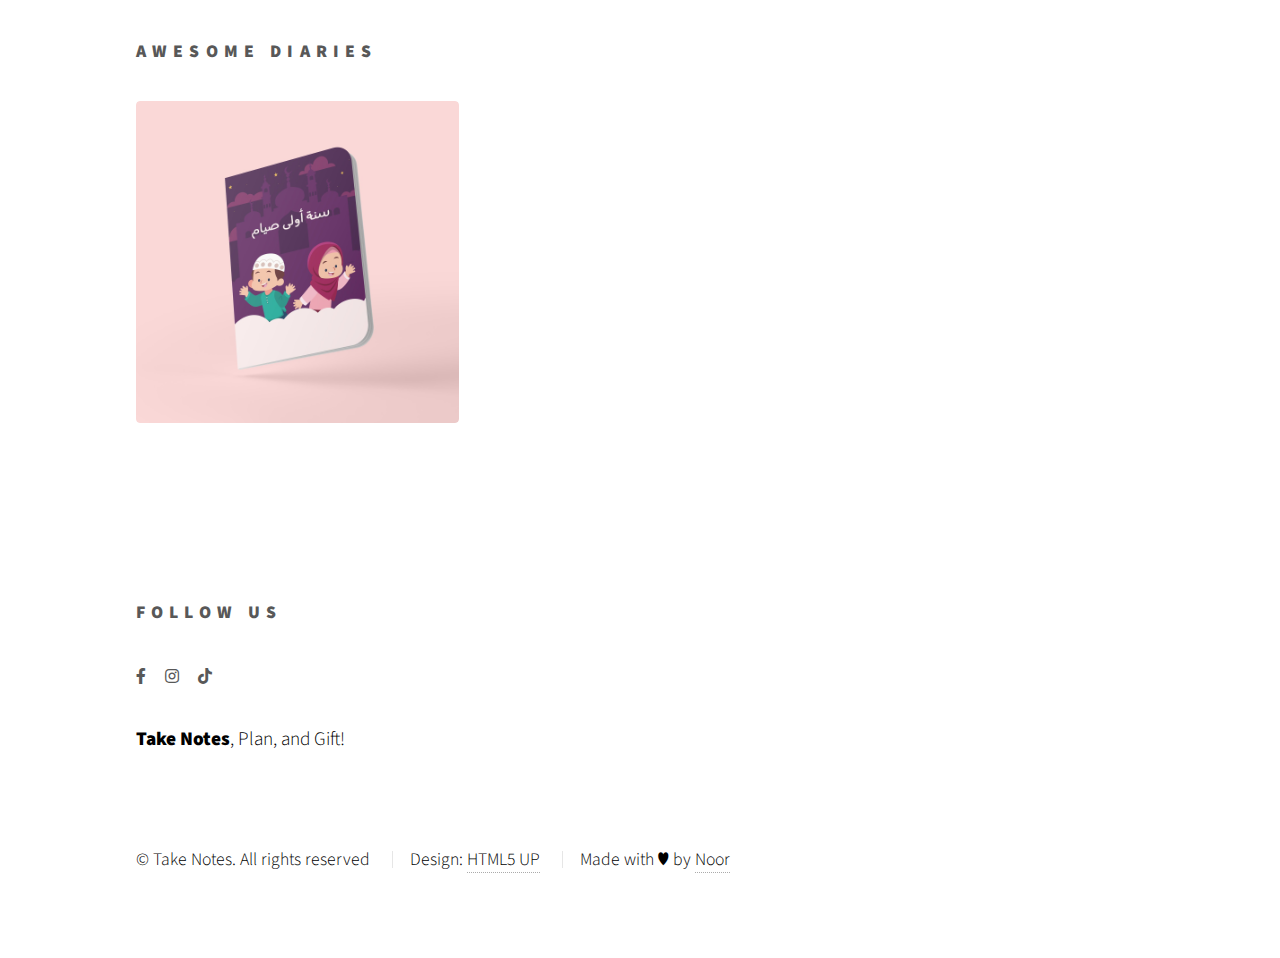
==== commit eb805853: "chore: customize "customizable" word in site description" ====
--- a/index.html
+++ b/index.html
@@ -58,7 +58,7 @@
     <div class="inner">
       <header>
         <h1>Are you ready to note it down?<br/>
-          Customizable planners, notebooks, and more.</h1>
+          <span class="rainbow-text">Customizable</span> planners, notebooks, and more.</h1>
       </header>
 
       <h2>Awesome Planners</h2>
--- a/assets/css/main.css
+++ b/assets/css/main.css
@@ -3351,6 +3351,84 @@
     background: linear-gradient(135deg, #ffffff 26%, #5AADAB 74%);
 }
 
+.noor-customizable {
+    /*background: -webkit-linear-gradient(#24bbb3, #96466f);*/
+    /*-webkit-background-clip: text;*/
+    /*-webkit-text-fill-color: transparent;*/
+}
+
+.rainbow-text {
+    /* Create a conic gradient. */
+    /* Double percentages to avoid blur (#000 10%, #fff 10%, #fff 20%, ...). */
+    background: #CA4246;
+    background-color: #CA4246;
+    background: conic-gradient(
+            #CA4246 16.666%,
+            #E16541 16.666%,
+            #E16541 33.333%,
+            #F18F43 33.333%,
+            #F18F43 50%,
+            #8B9862 50%,
+            #8B9862 66.666%,
+            #476098 66.666%,
+            #476098 83.333%,
+            #A7489B 83.333%);
+
+    /* Set thee background size and repeat properties. */
+    background-size: 57%;
+    background-repeat: repeat;
+
+    /* Use the text as a mask for the background. */
+    /* This will show the gradient as a text color rather than element bg. */
+    -webkit-background-clip: text;
+    -webkit-text-fill-color: transparent;
+
+    /* Animate the text when loading the element. */
+    /* This animates it on page load and when hovering out. */
+    animation: rainbow-text-animation-rev 0.5s ease forwards;
+
+    cursor: pointer;
+}
+
+/* Add animation on hover. */
+.rainbow-text:hover {
+    animation: rainbow-text-animation 0.5s ease forwards;
+}
+
+/* Move the background and make it larger. */
+/* Animation shown when hovering over the text. */
+@keyframes rainbow-text-animation {
+    0% {
+        background-size: 57%;
+        background-position: 0 0;
+    }
+    20% {
+        background-size: 57%;
+        background-position: 0 1em;
+    }
+    100% {
+        background-size: 300%;
+        background-position: -9em 1em;
+    }
+}
+
+/* Move the background and make it smaller. */
+/* Animation shown when entering the page and after the hover animation. */
+@keyframes rainbow-text-animation-rev {
+    0% {
+        background-size: 300%;
+        background-position: -9em 1em;
+    }
+    20% {
+        background-size: 57%;
+        background-position: 0 1em;
+    }
+    100% {
+        background-size: 57%;
+        background-position: 0 0;
+    }
+}
+
 /*.barbie-footer {*/
 /*    !*background: linear-gradient(120deg, #E4BCD0 26%, #ffffff 74%);*!*/
 /*}*/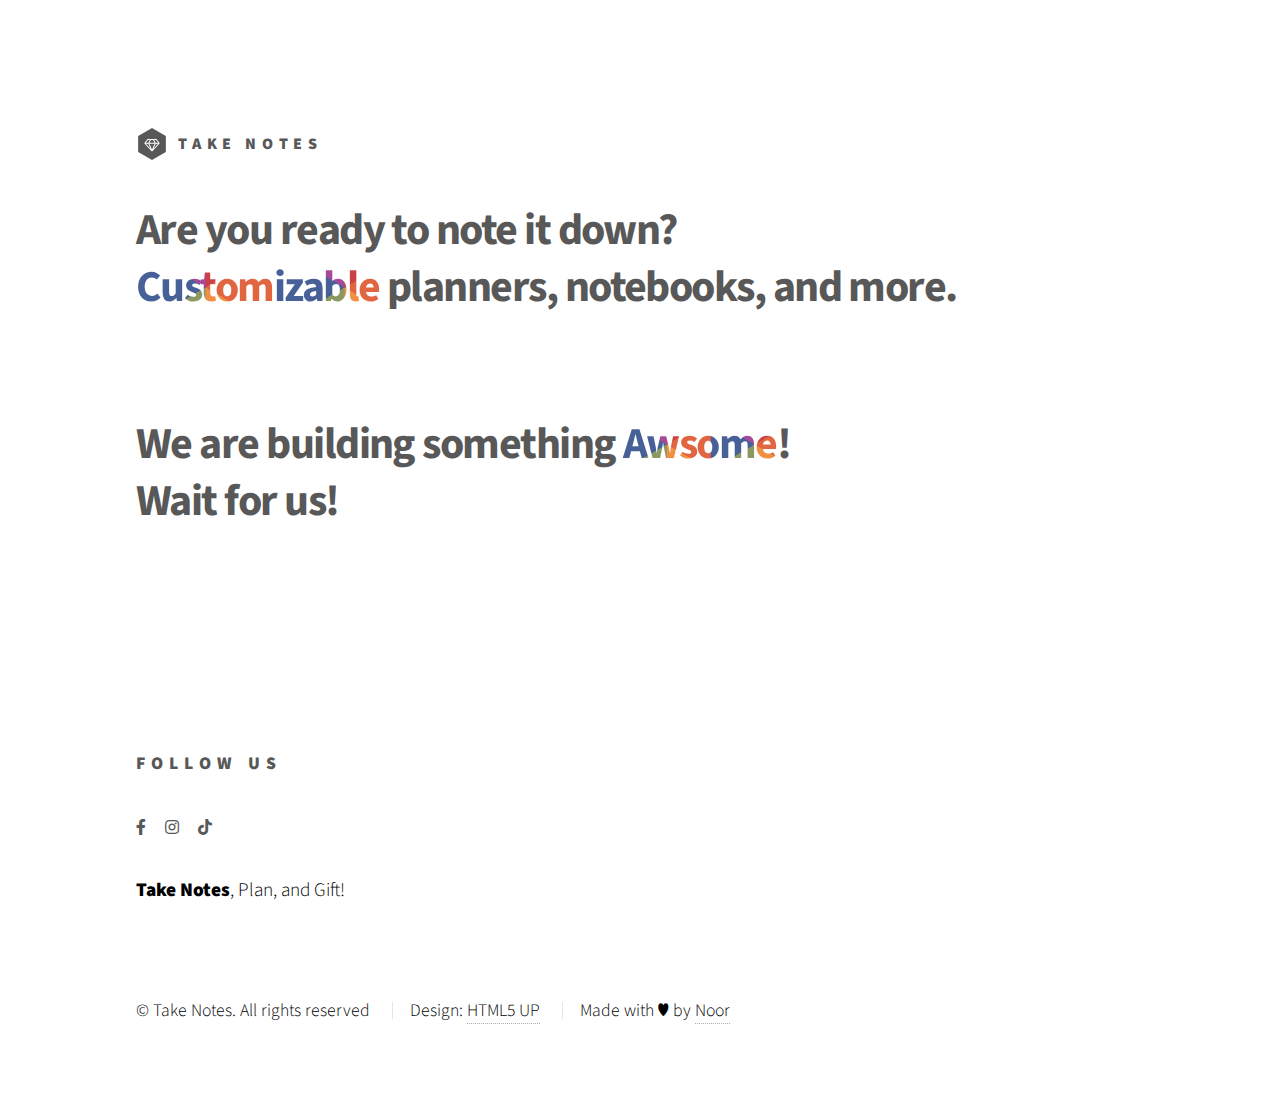
==== commit ecca3612: "chore: add "coming soon" part" ====
--- a/index.html
+++ b/index.html
@@ -11,10 +11,12 @@
   <title>Take Notes</title>
   <meta charset="utf-8"/>
   <meta name="viewport" content="width=device-width, initial-scale=1, user-scalable=no"/>
-  <meta property="og:image" content="images/barbie-1.jpg" />
+  <meta property="og:image" content="images/barbie-2.jpg"/>
   <meta property="og:type" content="image/jpeg">
   <meta property="og:title" content="Take Notes">
-  <meta property="og:description" content="Are you ready to note it down?\nCustomizable planners, notebooks, and more!\nTake Notes, Plan, and Gift!">
+  <meta property="og:url" content="https://takenotes.net/">
+  <meta property="og:description"
+        content="Are you ready to note it down? &#x0A; Customizable planners, notebooks, and more!\nTake Notes, Plan, and Gift!">
   <link rel="stylesheet" href="assets/css/main.css"/>
   <noscript>
     <link rel="stylesheet" href="assets/css/noscript.css"/>
@@ -61,75 +63,84 @@
           <span class="rainbow-text">Customizable</span> planners, notebooks, and more.</h1>
       </header>
 
-      <h2>Awesome Planners</h2>
-      <section class="tiles">
-        <article class="style7">
-									<span class="image">
-										<img src="images/barbie-1.jpg" alt="Barbie Planner"/>
-									</span>
-          <a href="barbie.html"></a>
-        </article>
-
-        <article class="style7">
-									<span class="image">
-										<img src="images/fayrouz-1.jpg" alt="Barbie Planner"/>
-									</span>
-          <a href="fayrouz.html"></a>
-        </article>
-
-        <article class="style7">
-									<span class="image">
-										<img src="images/mint-1.jpg" alt="Barbie Planner"/>
-									</span>
-          <a href="barbie.html"></a>
-        </article>
-
-        <article class="style7">
-									<span class="image">
-										<img src="images/friends-1.jpg" alt="Barbie Planner"/>
-									</span>
-          <a href="barbie.html"></a>
-        </article>
-      </section>
-
       <br/>
       <br/>
-      <br/>
-
-      <h2>Awesome Notebooks</h2>
-
-      <section class="tiles">
-        <article class="style7">
-									<span class="image">
-										<img src="images/work-and-cry-1.jpg" alt="Barbie Planner"/>
-									</span>
-          <a href="barbie.html"></a>
-        </article>
-
-        <article class="style7">
-									<span class="image">
-										<img src="images/it-is-1.jpg" alt="Barbie Planner"/>
-									</span>
-          <a href="barbie.html"></a>
-        </article>
-
-      </section>
-
-      <br/>
-      <br/>
-      <br/>
-
-      <h2>Awesome Diaries</h2>
-
-      <section class="tiles">
-        <article class="style7">
-									<span class="image">
-										<img src="images/ramadan-1.jpg" alt="Barbie Planner"/>
-									</span>
-          <a href="barbie.html"></a>
-        </article>
-
-      </section>
+
+      <header>
+        <h1>We are building something <span class="rainbow-text">Awsome</span>! <br/>
+          Wait for us!
+        </h1>
+      </header>
+
+      <!--      <h2>Awesome Planners</h2>-->
+      <!--      <section class="tiles">-->
+      <!--        <article class="style7">-->
+      <!--									<span class="image">-->
+      <!--										<img src="images/barbie-1.jpg" alt="Barbie Planner"/>-->
+      <!--									</span>-->
+      <!--          <a href="barbie.html"></a>-->
+      <!--        </article>-->
+
+      <!--        <article class="style7">-->
+      <!--									<span class="image">-->
+      <!--										<img src="images/fayrouz-1.jpg" alt="Barbie Planner"/>-->
+      <!--									</span>-->
+      <!--          <a href="fayrouz.html"></a>-->
+      <!--        </article>-->
+
+      <!--        <article class="style7">-->
+      <!--									<span class="image">-->
+      <!--										<img src="images/mint-1.jpg" alt="Barbie Planner"/>-->
+      <!--									</span>-->
+      <!--          <a href="barbie.html"></a>-->
+      <!--        </article>-->
+
+      <!--        <article class="style7">-->
+      <!--									<span class="image">-->
+      <!--										<img src="images/friends-1.jpg" alt="Barbie Planner"/>-->
+      <!--									</span>-->
+      <!--          <a href="barbie.html"></a>-->
+      <!--        </article>-->
+      <!--      </section>-->
+
+      <!--      <br/>-->
+      <!--      <br/>-->
+      <!--      <br/>-->
+
+      <!--      <h2>Awesome Notebooks</h2>-->
+
+      <!--      <section class="tiles">-->
+      <!--        <article class="style7">-->
+      <!--									<span class="image">-->
+      <!--										<img src="images/work-and-cry-1.jpg" alt="Barbie Planner"/>-->
+      <!--									</span>-->
+      <!--          <a href="work-and-cry.html"></a>-->
+      <!--        </article>-->
+
+      <!--        <article class="style7">-->
+      <!--									<span class="image">-->
+      <!--										<img src="images/it-is-1.jpg" alt="Barbie Planner"/>-->
+      <!--									</span>-->
+      <!--          <a href="barbie.html"></a>-->
+      <!--        </article>-->
+
+      <!--      </section>-->
+
+      <!--      <br/>-->
+      <!--      <br/>-->
+      <!--      <br/>-->
+
+      <!--      <h2>Awesome Diaries</h2>-->
+
+      <!--      <section class="tiles">-->
+      <!--        <article class="style7">-->
+      <!--									<span class="image">-->
+      <!--										<img src="images/ramadan-1.jpg" alt="Barbie Planner"/>-->
+      <!--									</span>-->
+      <!--          <a href="barbie.html"></a>-->
+      <!--        </article>-->
+
+      <!--      </section>-->
     </div>
   </div>
 
@@ -158,7 +169,8 @@
       <section>
         <h2>Follow Us</h2>
         <ul class="icons">
-          <li><a href="https://www.facebook.com/takenotes.jo" class="icon brands fa-facebook-f"><span class="label">Facebook</span></a></li>
+          <li><a href="https://www.facebook.com/takenotes.jo" class="icon brands fa-facebook-f"><span class="label">Facebook</span></a>
+          </li>
           <li><a href="https://www.instagram.com/takenotes.jo/" class="icon brands fa-instagram"><span
               class="label">Instagram</span></a></li>
           <li><a href="https://www.instagram.com/takenotes.jo/" class="icon brands fa-tiktok"><span
--- a/assets/css/main.css
+++ b/assets/css/main.css
@@ -3351,10 +3351,8 @@
     background: linear-gradient(135deg, #ffffff 26%, #5AADAB 74%);
 }
 
-.noor-customizable {
-    /*background: -webkit-linear-gradient(#24bbb3, #96466f);*/
-    /*-webkit-background-clip: text;*/
-    /*-webkit-text-fill-color: transparent;*/
+.cry-wrapper {
+    background: linear-gradient(135deg, #ffffff 26%, #DCDCDC 74%);
 }
 
 .rainbow-text {
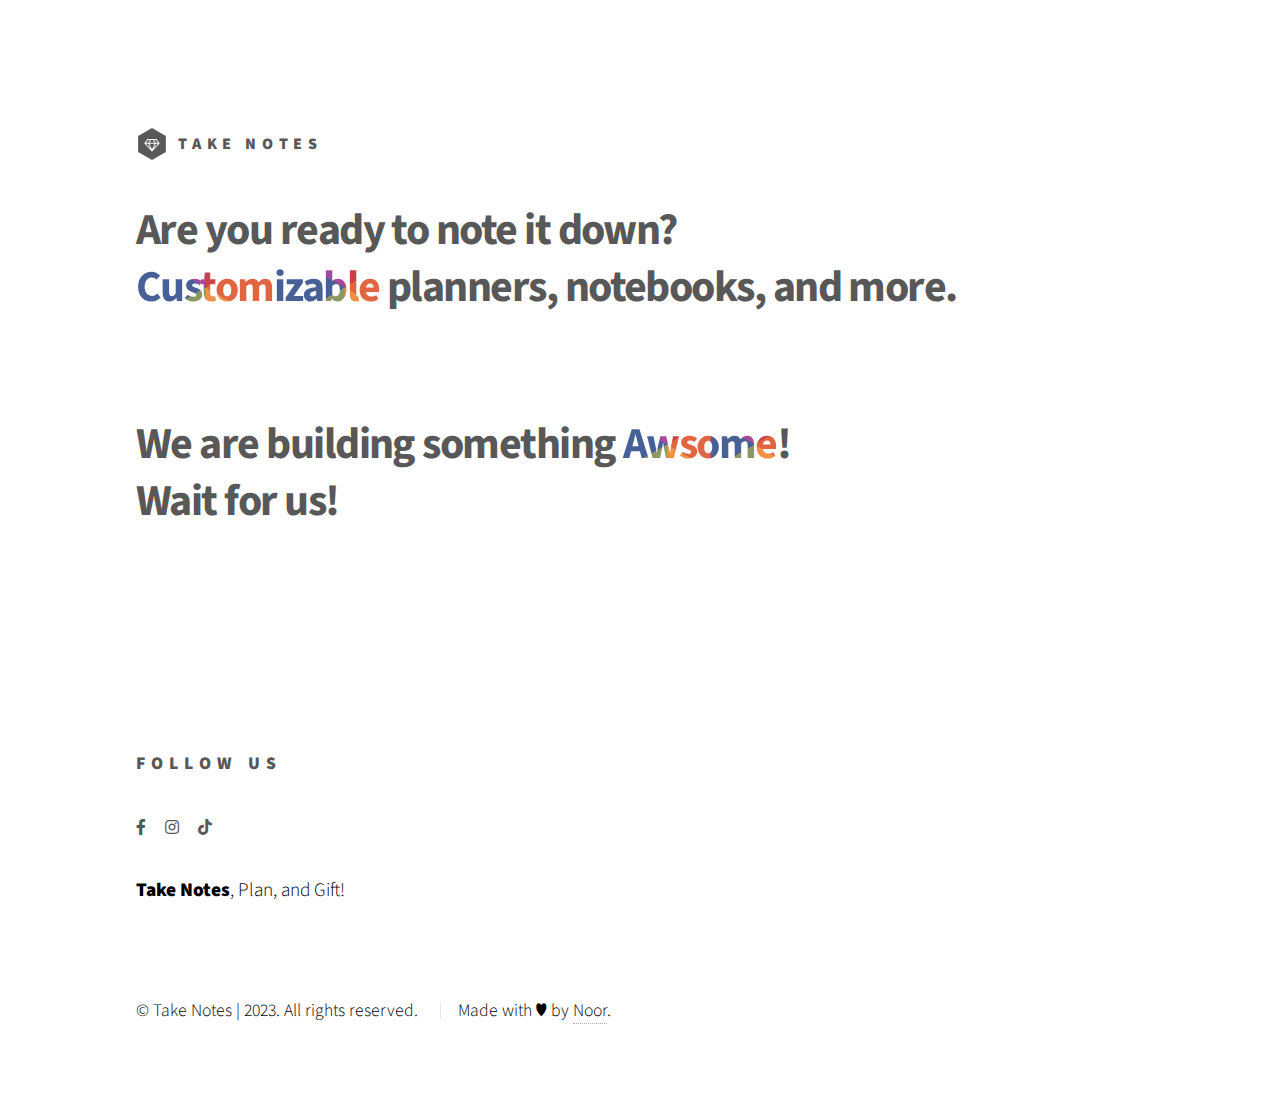
==== commit 1a79c99f: "chore: add "coming soon" part" ====
--- a/index.html
+++ b/index.html
@@ -173,16 +173,15 @@
           </li>
           <li><a href="https://www.instagram.com/takenotes.jo/" class="icon brands fa-instagram"><span
               class="label">Instagram</span></a></li>
-          <li><a href="https://www.instagram.com/takenotes.jo/" class="icon brands fa-tiktok"><span
+          <li><a href="https://www.tiktok.com/@takenotes.jo/" class="icon brands fa-tiktok"><span
               class="label">Instagram</span></a></li>
         </ul>
 
         <p><strong>Take Notes</strong>, Plan, and Gift!</p>
       </section>
       <ul class="copyright">
-        <li>&copy; Take Notes. All rights reserved</li>
-        <li>Design: <a href="http://html5up.net">HTML5 UP</a></li>
-        <li>Made with ♥ by <a href="https://www.noor.guru/">Noor</a></li>
+        <li>&copy; Take Notes | 2023. All rights reserved.</li>
+        <li>Made with ♥ by <a href="https://www.noor.guru/">Noor</a>.</li>
       </ul>
     </div>
   </footer>
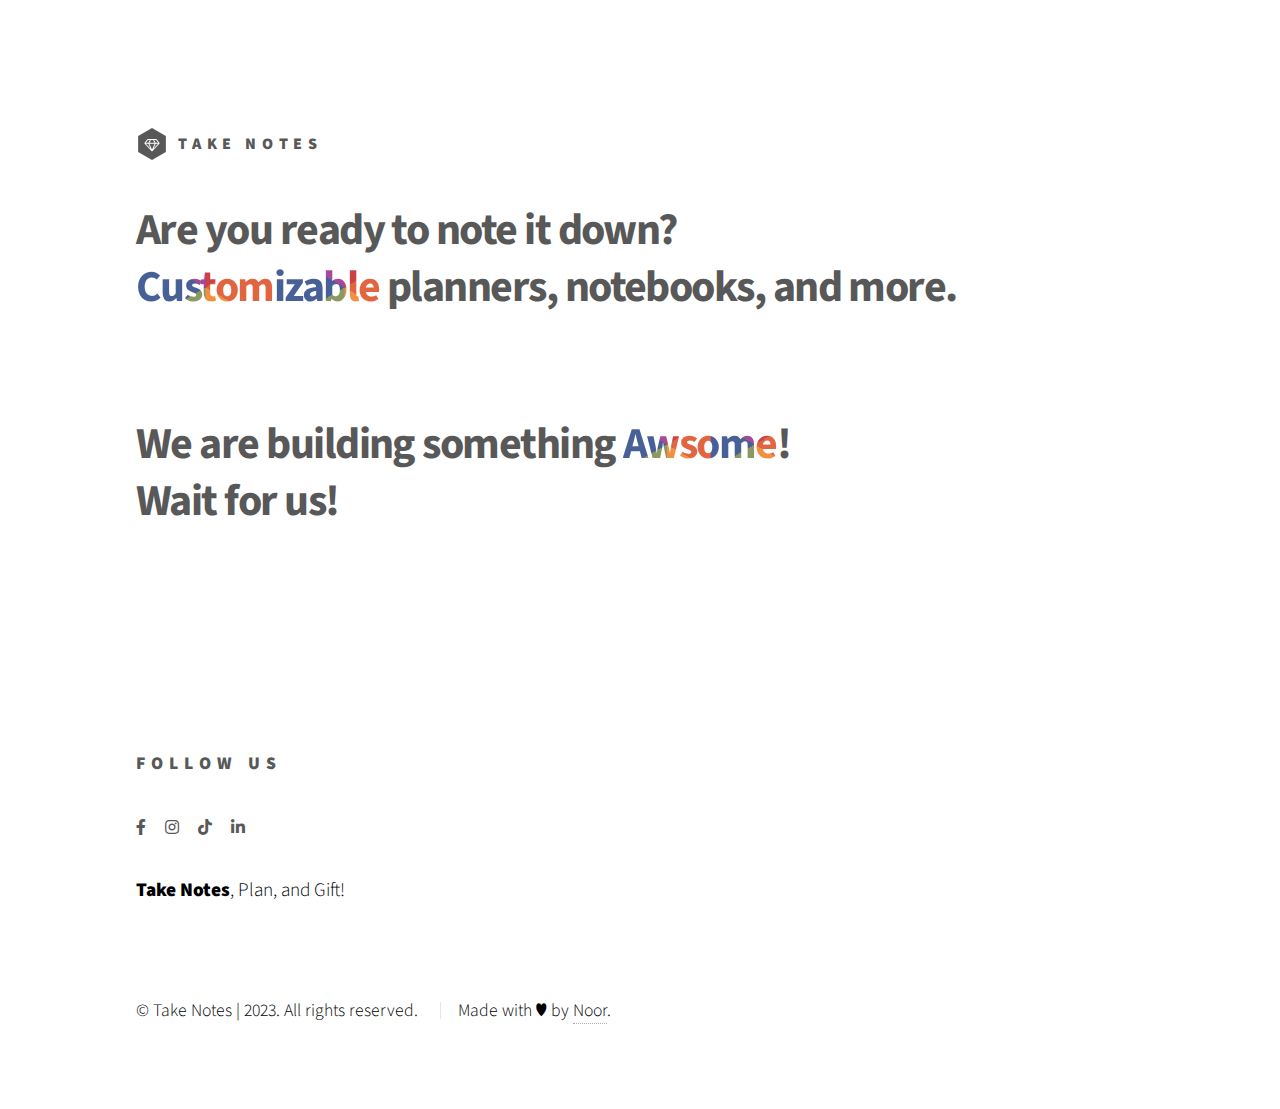
==== commit 926b3a68: "chore: add LinkedIn link to the footer" ====
--- a/index.html
+++ b/index.html
@@ -175,6 +175,8 @@
               class="label">Instagram</span></a></li>
           <li><a href="https://www.tiktok.com/@takenotes.jo/" class="icon brands fa-tiktok"><span
               class="label">Instagram</span></a></li>
+          <li><a href="https://www.linkedin.com/company/takenotes/" class="icon brands fa-linkedin-in"><span
+              class="label">Instagram</span></a></li>
         </ul>
 
         <p><strong>Take Notes</strong>, Plan, and Gift!</p>
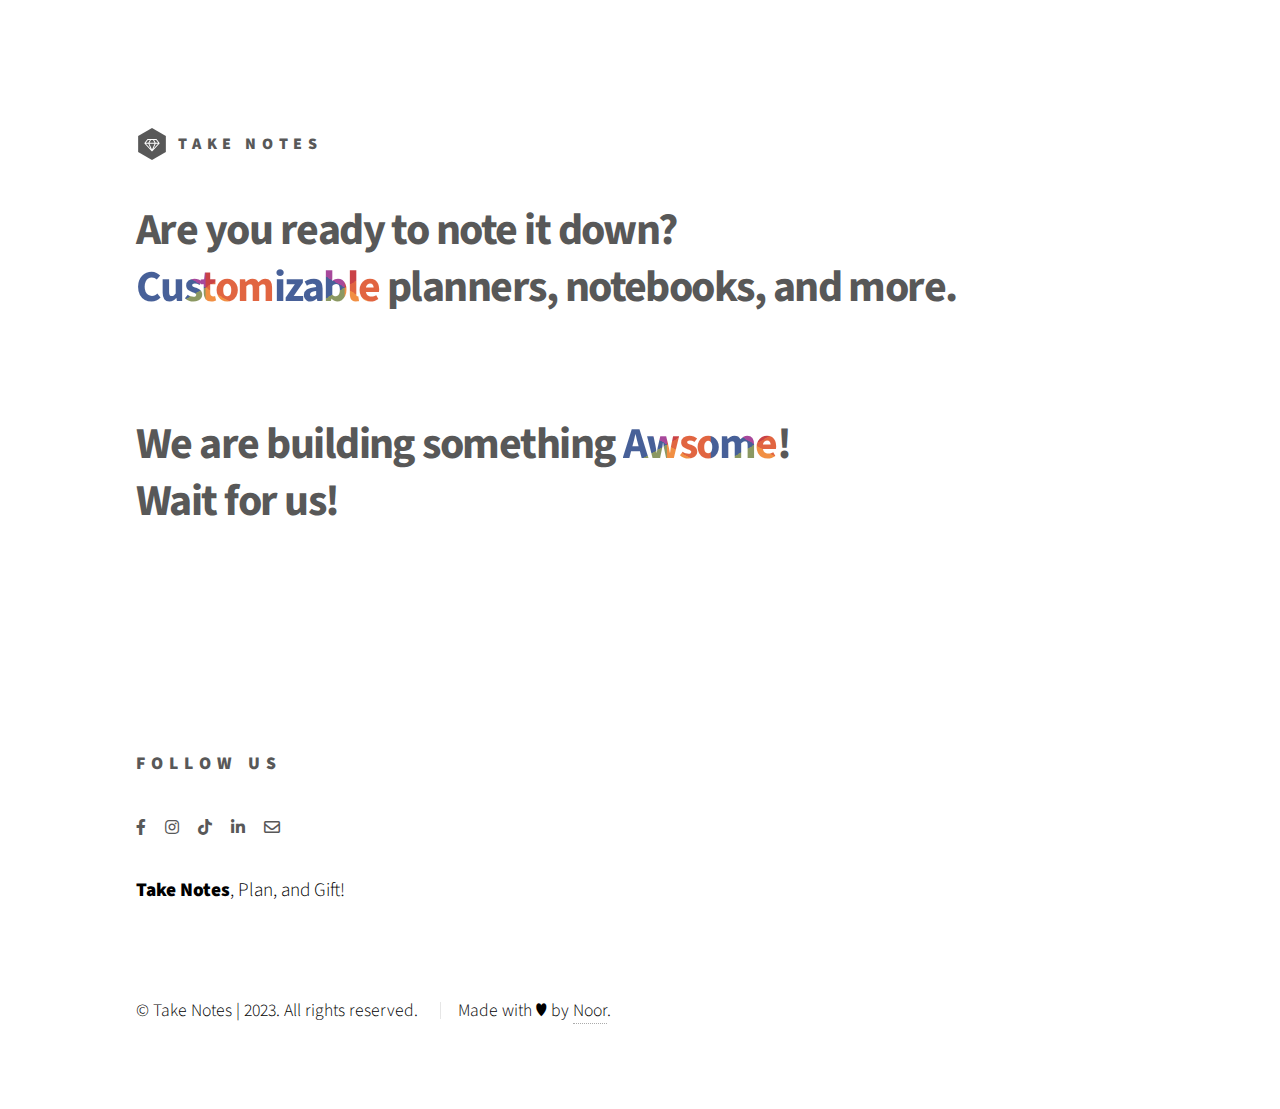
==== commit 12cf0289: "chore: add email link to the footer" ====
--- a/index.html
+++ b/index.html
@@ -177,6 +177,7 @@
               class="label">Instagram</span></a></li>
           <li><a href="https://www.linkedin.com/company/takenotes/" class="icon brands fa-linkedin-in"><span
               class="label">Instagram</span></a></li>
+          <li><a href="mailto:farah@takenotes.net" class="icon fa-envelope"><span class="label">Email</span></a></li>
         </ul>
 
         <p><strong>Take Notes</strong>, Plan, and Gift!</p>
